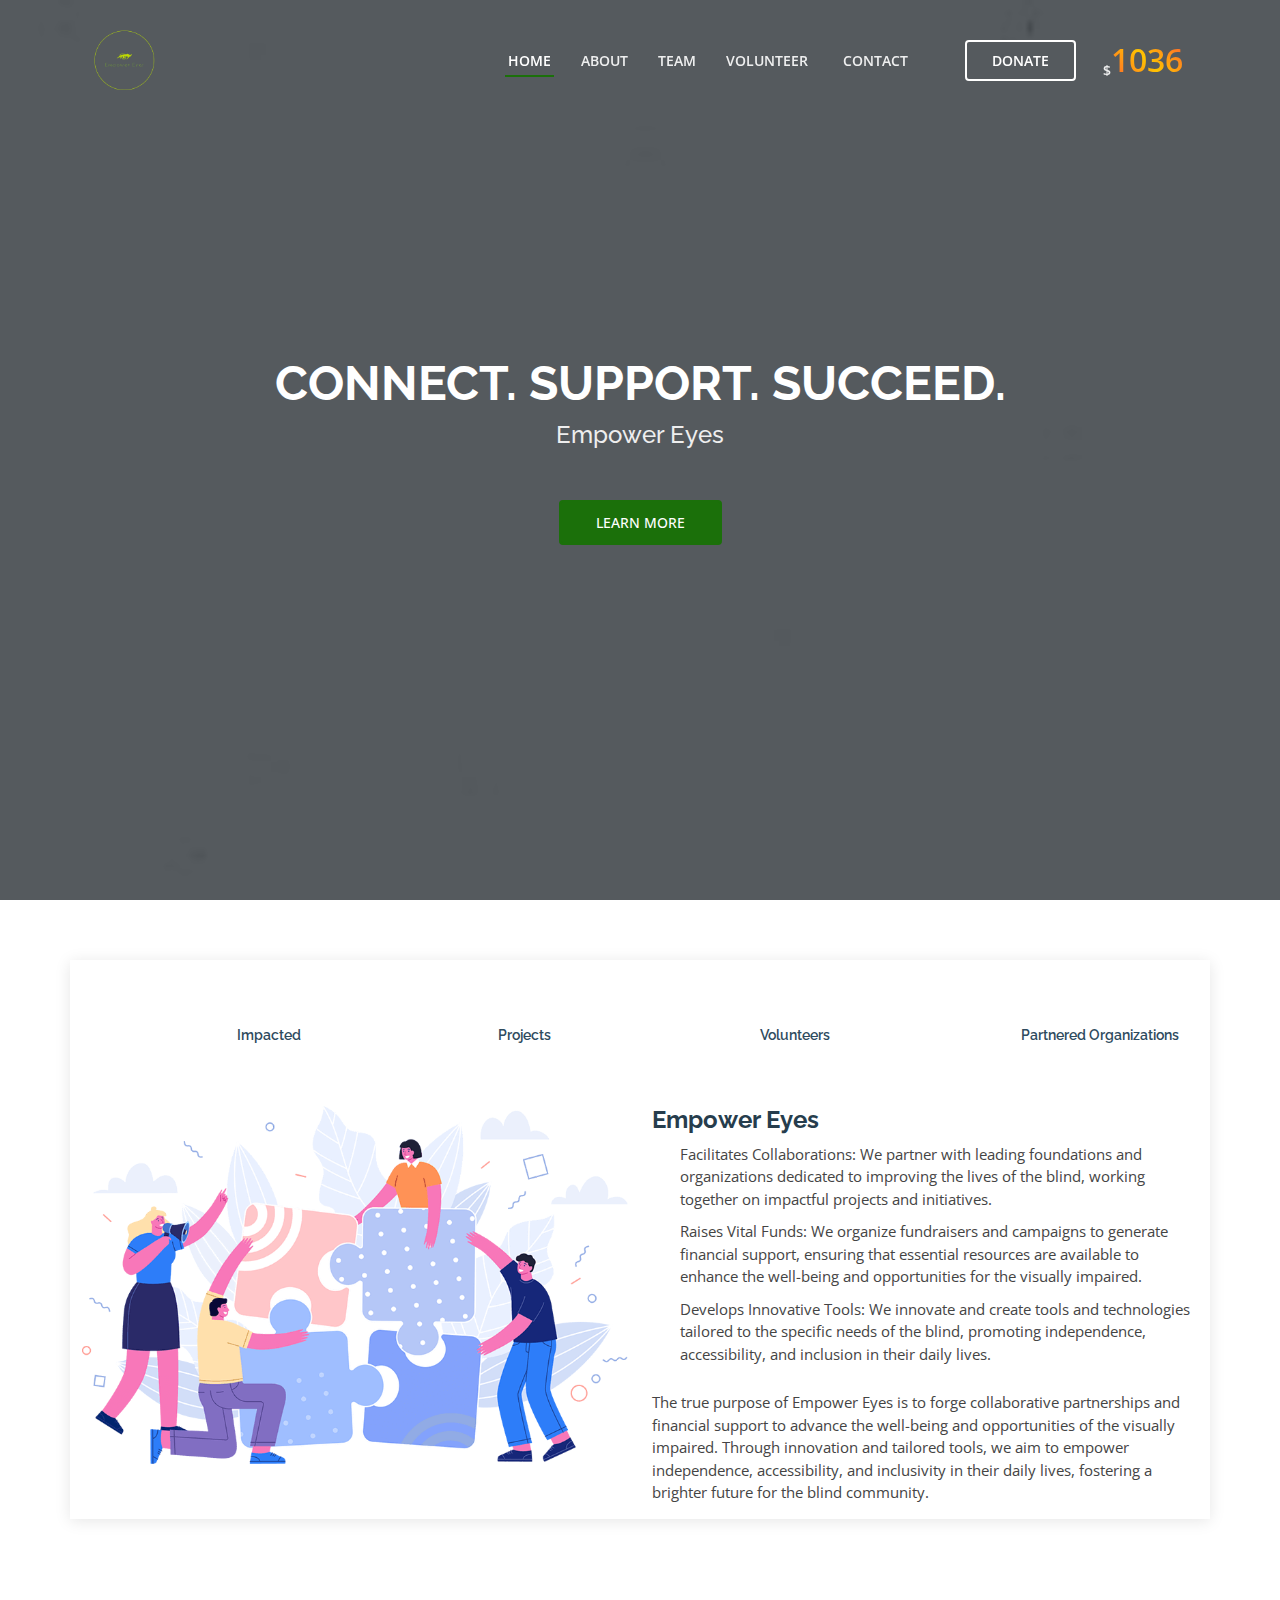
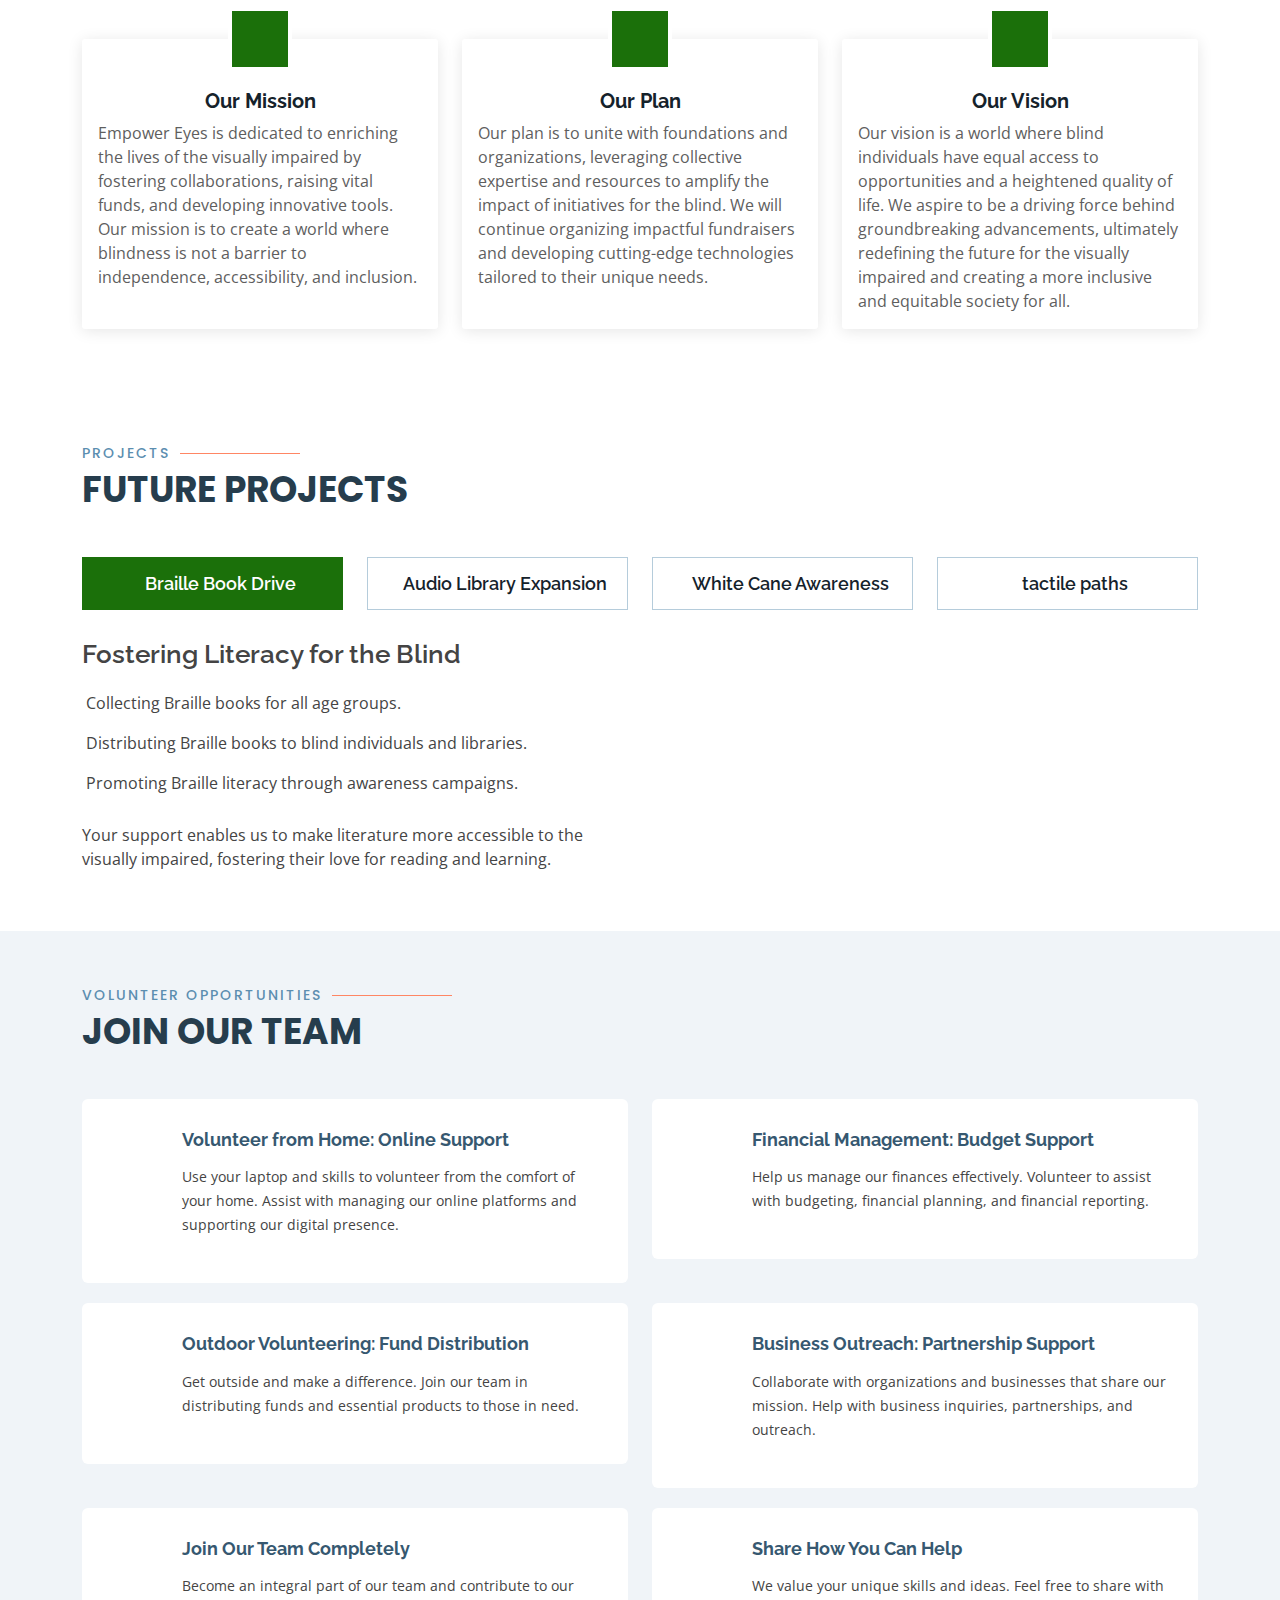
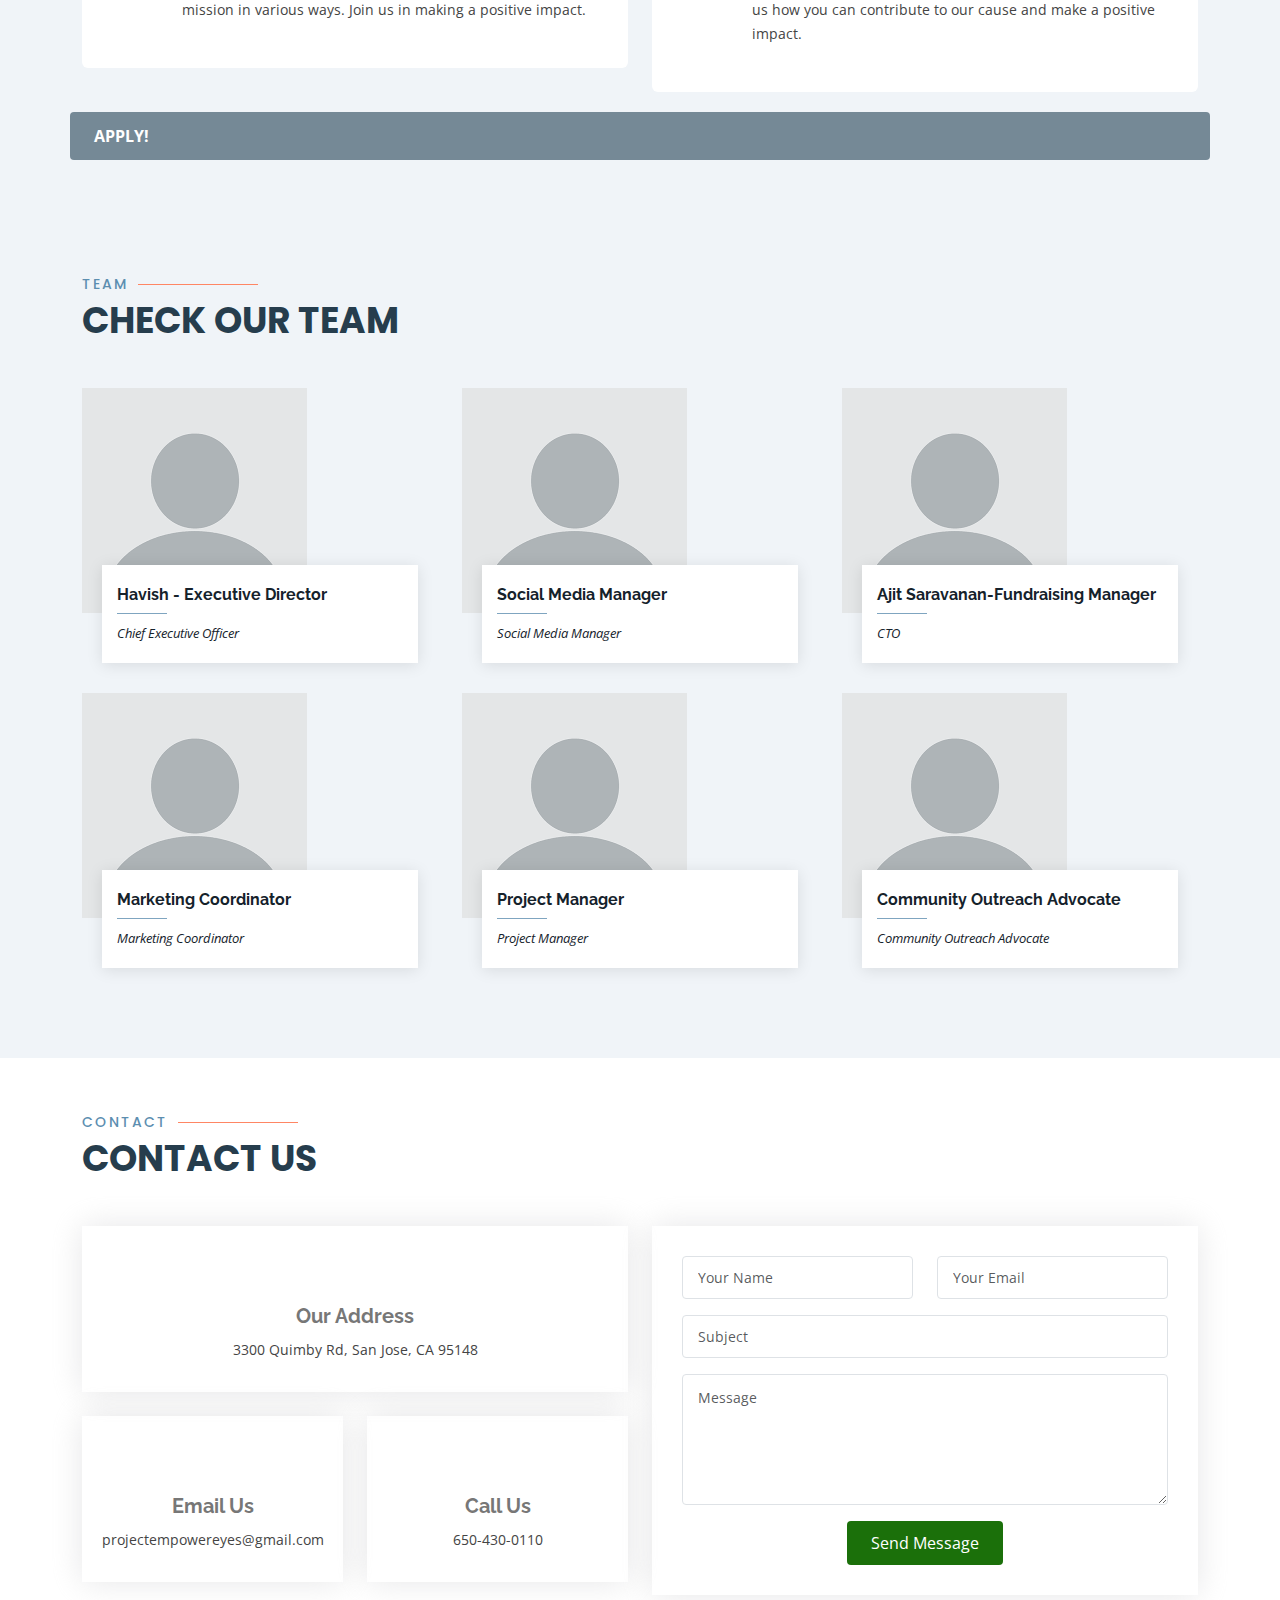
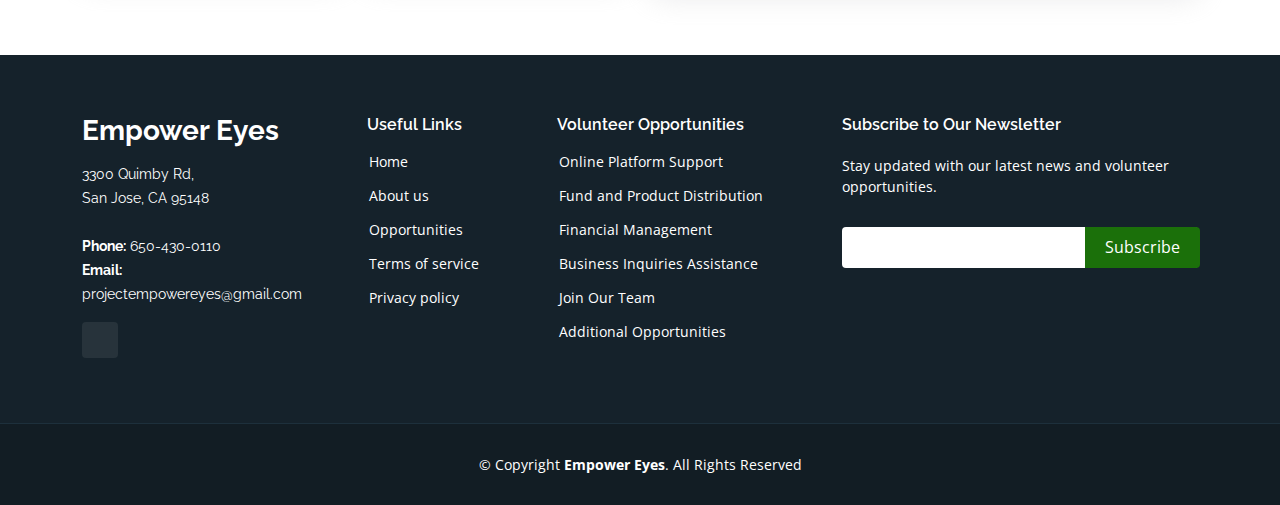
==== index.html @ 4ea32707 "Add files via upload" ====
<!DOCTYPE html>
<html lang="en">

<head>
  <meta charset="utf-8">
  <meta content="width=device-width, initial-scale=1.0" name="viewport">

  <title>Empower Eyes</title>
  <meta content="" name="description">
  <meta content="" name="keywords">

  <!-- Favicons -->
  <link href="assets/img/favicon.png" rel="icon">
  <link href="assets/img/apple-touch-icon.png" rel="apple-touch-icon">

  <!-- Google Fonts -->
  <link href="https://fonts.googleapis.com/css?family=Open+Sans:300,300i,400,400i,600,600i,700,700i|Raleway:300,300i,400,400i,500,500i,600,600i,700,700i|Poppins:300,300i,400,400i,500,500i,600,600i,700,700i" rel="stylesheet">

  <!-- Vendor CSS Files -->
  <link href="vendor/aos/aos.css" rel="stylesheet">
  <link href="vendor/bootstrap/css/bootstrap.min.css" rel="stylesheet">
  <link href="vendor/bootstrap-icons/bootstrap-icons.css" rel="stylesheet">
  <link href="vendor/boxicons/css/boxicons.min.css" rel="stylesheet">
  <link href="vendor/glightbox/css/glightbox.min.css" rel="stylesheet">
  <link href="vendor/remixicon/remixicon.css" rel="stylesheet">
  <link href="vendor/swiper/swiper-bundle.min.css" rel="stylesheet">

  <!-- Template Main CSS File -->
  <link href="assets/css/style.css" rel="stylesheet">

  
</head>

<body>

  <!-- ======= Header ======= -->
  <header id="header" class="fixed-top ">
    <div class="container d-flex align-items-center justify-content-between">

      <h1 class="logo"><a href="index.html"><img src="assets/img/favicon.png"></a></h1>
      
      <!-- Uncomment below if you prefer to use an image logo -->
      <!-- <a href="index.html" class="logo"><img src="assets/img/logo.png" alt="" class="img-fluid"></a>-->

      <nav id="navbar" class="navbar">
        <ul>
          <li><a class="nav-link scrollto active" href="#hero">Home</a></li>
          <li><a class="nav-link scrollto" href="#about">About</a></li>
          <li><a class="nav-link scrollto" href="#team">Team</a></li>
          <li class="dropdown"><a href="#vlt"><span>Volunteer</span> <i class="bi bi-chevron-down"></i></a>
            <ul>
              <li><a href="#vlt">Options</a></li>
              <li><a href="https://forms.gle/SAF5TkreF1VdWJsR8">Apply</a></li>
              <li><a href="#contact">Contact</a></li>
            </ul>
          </li>
          <li><a class="nav-link scrollto" href="#contact">Contact</a></li>
          
          <li><a class="getstarted scrollto" href="https://www.paypal.com/donate/?business=3VRPABZHGQEAG&no_recurring=0&item_name=+Cause%3A+Empower+Eyes+&currency_code=USD">Donate</a></li>
          <li><a class="amount-raised" href="#about"><br>$<span id="amount">1,000</span></br></a></li>
        </ul>
        <i class="bi bi-list mobile-nav-toggle"></i>
      </nav><!-- .navbar -->

    </div>
  </header><!-- End Header -->

  <!-- ======= Hero Section ======= -->
  <section id="hero">
    <div class="hero-container" data-aos="fade-up" data-aos-delay="150">
      <h1>CONNECT. SUPPORT. SUCCEED.</h1>
      <h2>Empower Eyes </h2>
      <div class="d-flex">
        <a href="#about" class="btn-get-started scrollto">Learn More</a>
        <!--<a href="https://www.youtube.com/watch?v=jDDaplaOz7Q" class="glightbox btn-watch-video"><i class="bi bi-play-circle"></i><span>Watch Video</span></a>-->
      </div>
    </div>
  </section><!-- End Hero -->

  <main id="main">

    <!-- ======= About Section ======= -->
    <section id="about" class="about">
      <div class="container" data-aos="fade-up">

        <div class="row justify-content-end">
          <div class="col-lg-11">
            <div class="row justify-content-end">

              <div class="col-lg-3 col-md-5 col-6 d-md-flex align-items-md-stretch">
                <div class="count-box">
                  <i class="bi bi-emoji-smile"></i>
                  <span data-purecounter-start="0" data-purecounter-end="125" data-purecounter-duration="1" class="purecounter"></span>
                  <p>Impacted</p>
                </div>
              </div>

              <div class="col-lg-3 col-md-5 col-6 d-md-flex align-items-md-stretch">
                <div class="count-box">
                  <i class="bi bi-journal-richtext"></i>
                  <span data-purecounter-start="0" data-purecounter-end="85" data-purecounter-duration="1" class="purecounter"></span>
                  <p>Projects</p>
                </div>
              </div>

              <div class="col-lg-3 col-md-5 col-6 d-md-flex align-items-md-stretch">
                <div class="count-box">
                  <i class="bi bi-clock"></i>
                  <span data-purecounter-start="0" data-purecounter-end="35" data-purecounter-duration="1" class="purecounter"></span>
                  <p>Volunteers</p>
                </div>
              </div>

              <div class="col-lg-3 col-md-5 col-6 d-md-flex align-items-md-stretch">
                <div class="count-box">
                  <i class="bi bi-award"></i>
                  <span data-purecounter-start="0" data-purecounter-end="48" data-purecounter-duration="1" class="purecounter"></span>
                  <p>Partnered Organizations</p>
                </div>
              </div>

            </div>
          </div>
        </div>

        <div class="row">

          <div class="col-lg-6 video-box align-self-baseline" data-aos="zoom-in" data-aos-delay="100">
            <img src="assets/img/about.jpg" class="img-fluid" alt="">
            <!--<a href="https://www.youtube.com/watch?v=jDDaplaOz7Q" class="glightbox play-btn mb-4"></a>-->
          </div>

          <div class="col-lg-6 pt-3 pt-lg-0 content">
            <h3>Empower Eyes</h3>
            
            <ul>
              <li><i class="bx bx-check-double"></i> Facilitates Collaborations: We partner with leading foundations and organizations dedicated to improving the lives of the blind, working together on impactful projects and initiatives.</li>
              <li><i class="bx bx-check-double"></i> Raises Vital Funds: We organize fundraisers and campaigns to generate financial support, ensuring that essential resources are available to enhance the well-being and opportunities for the visually impaired.</li>
              <li><i class="bx bx-check-double"></i>  Develops Innovative Tools: We innovate and create tools and technologies tailored to the specific needs of the blind, promoting independence, accessibility, and inclusion in their daily lives.</li>
              
            </ul>
            <p>
              The true purpose of Empower Eyes is to forge collaborative partnerships and financial support to advance the well-being and opportunities of the visually impaired. Through innovation and tailored tools, we aim to empower independence, accessibility, and inclusivity in their daily lives, fostering a brighter future for the blind community.
            </p>
          </div>

        </div>

      </div>
    </section><!-- End About Section -->

    <!-- ======= About Boxes Section ======= -->
    <section id="about-boxes" class="about-boxes">
      <div class="container" data-aos="fade-up">

        <div class="row">
          <div class="col-lg-4 col-md-6 d-flex align-items-stretch" data-aos="fade-up" data-aos-delay="100">
            <div class="card">
              
              <div class="card-icon">
                <i class="ri-brush-4-line"></i>
              </div>
              <div class="card-body">
                <h5 class="card-title"><a href="">Our Mission</a></h5>
                <p class="card-text">Empower Eyes is dedicated to enriching the lives of the visually impaired by fostering collaborations, raising vital funds, and developing innovative tools. Our mission is to create a world where blindness is not a barrier to independence, accessibility, and inclusion. </p>
              </div>
            </div>
          </div>
          <div class="col-lg-4 col-md-6 d-flex align-items-stretch" data-aos="fade-up" data-aos-delay="200">
            <div class="card">
          
              <div class="card-icon">
                <i class="ri-calendar-check-line"></i>
              </div>
              <div class="card-body">
                <h5 class="card-title"><a href="">Our Plan</a></h5>
                <p class="card-text">Our plan is to unite with foundations and organizations, leveraging collective expertise and resources to amplify the impact of initiatives for the blind. We will continue organizing impactful fundraisers and developing cutting-edge technologies tailored to their unique needs. </p>
              </div>
            </div>
          </div>
          <div class="col-lg-4 col-md-6 d-flex align-items-stretch" data-aos="fade-up" data-aos-delay="300">
            <div class="card">
              
              <div class="card-icon">
                <i class="ri-movie-2-line"></i>
              </div>
              <div class="card-body">
                <h5 class="card-title"><a href="">Our Vision</a></h5>
                <p class="card-text">Our vision is a world where blind individuals have equal access to opportunities and a heightened quality of life. We aspire to be a driving force behind groundbreaking advancements, ultimately redefining the future for the visually impaired and creating a more inclusive and equitable society for all. </p>
              </div>
            </div>
          </div>
        </div>

      </div>
    </section><!-- End About Boxes Section -->

    <!-- ======= Clients Section ======= -->
    <!--<section id="clients" class="clients">
      <div class="container" data-aos="zoom-in">

        <div class="row">

          <div class="col-lg-2 col-md-4 col-6 d-flex align-items-center justify-content-center">
            <img src="assets/img/clients/client-1.png" class="img-fluid" alt="">
          </div>

          <div class="col-lg-2 col-md-4 col-6 d-flex align-items-center justify-content-center">
            <img src="assets/img/clients/client-2.png" class="img-fluid" alt="">
          </div>

          <div class="col-lg-2 col-md-4 col-6 d-flex align-items-center justify-content-center">
            <img src="assets/img/clients/client-3.png" class="img-fluid" alt="">
          </div>

          <div class="col-lg-2 col-md-4 col-6 d-flex align-items-center justify-content-center">
            <img src="assets/img/clients/client-4.png" class="img-fluid" alt="">
          </div>

          <div class="col-lg-2 col-md-4 col-6 d-flex align-items-center justify-content-center">
            <img src="assets/img/clients/client-5.png" class="img-fluid" alt="">
          </div>

          <div class="col-lg-2 col-md-4 col-6 d-flex align-items-center justify-content-center">
            <img src="assets/img/clients/client-6.png" class="img-fluid" alt="">
          </div>

        </div>

      </div>
    </section><!-- End Clients Section -->

    <!-- ======= Features Section ======= -->
    
    
    <section id="features" class="features">
      <div class="container" data-aos="fade-up">
        
        <div class="section-title">
          <h2>Projects</h2>
          <p>Future Projects</p>
        </div>
        

        <ul class="nav nav-tabs row d-flex">
          <li class="nav-item col-3">
            <a class="nav-link active show" data-bs-toggle="tab" href="#tab-1">
              <i class="ri-gps-line"></i>
              <h4 class="d-none d-lg-block">Braille Book Drive</h4>
            </a>
          </li>
          <li class="nav-item col-3">
            <a class="nav-link" data-bs-toggle="tab" href="#tab-2">
              <i class="ri-body-scan-line"></i>
              <h4 class="d-none d-lg-block">Audio Library Expansion</h4>
            </a>
          </li>
          <li class="nav-item col-3">
            <a class="nav-link" data-bs-toggle="tab" href="#tab-3">
              <i class="ri-sun-line"></i>
              <h4 class="d-none d-lg-block">White Cane Awareness</h4>
            </a>
          </li>
          <li class="nav-item col-3">
            <a class="nav-link" data-bs-toggle="tab" href="#tab-4">
              <i class="ri-store-line"></i>
              <h4 class="d-none d-lg-block">tactile paths</h4>
            </a>
          </li>
        </ul>
        
  

        <div class="tab-content">
          <div class="tab-pane active show" id="tab-1">
            <div class="row">
              <div class="col-lg-6 order-2 order-lg-1 mt-3 mt-lg-0">
                <h3>Fostering Literacy for the Blind</h3>
              </p>
              <ul>
                  <li><i class="ri-check-double-line"></i> Collecting Braille books for all age groups.</li>
                  <li><i class="ri-check-double-line"></i> Distributing Braille books to blind individuals and libraries.</li>
                  <li><i class="ri-check-double-line"></i> Promoting Braille literacy through awareness campaigns.</li>
              </ul>
                
              <p>

                Your support enables us to make literature more accessible to the visually impaired, fostering their love for reading and learning.
                </p>
              </div>
              
            </div>
          </div>
          <div class="tab-pane" id="tab-2">
            <div class="row">
                <div class="col-lg-6 order-1 order-lg-2 text-center">
                    <h3>Audio Library Expansion Project: Accessible Knowledge for All</h3>
                    <ul>
                        <li><i class="ri-check-double-line"></i> Curating a diverse collection of audiobooks and educational content.</li>
                        <li><i class="ri-check-double-line"></i> Offering free access to the audio library for visually impaired individuals.</li>
                        <li><i class="ri-check-double-line"></i> Collaborating with narrators and experts to enhance audio content quality.</li>
                    </ul>
                    <p>
                        Your support ensures that knowledge and entertainment are within reach for everyone, regardless of visual abilities. Join us in creating a future where audiobooks are a gateway to endless learning and enjoyment.
                    </p>
                </div>
               
            </div>
        </div>
        
        <div class="tab-pane" id="tab-3">
          <div class="row">
              <div class="col-lg-6 order-1 order-lg-2 text-center">
                  <h3>White Cane Project: Empowering Independence</h3>
                  <ul>
                      <li><i class="ri-check-double-line"></i> Providing white canes to visually impaired individuals for enhanced mobility.</li>
                      <li><i class="ri-check-double-line"></i> Offering mobility training and support for white cane users.</li>
                      <li><i class="ri-check-double-line"></i> Raising awareness about the importance of white canes for independence.</li>
                  </ul>
                  <p>
                      Your support empowers visually impaired individuals to lead independent lives by providing them with the essential tool, the white cane. Help us make a difference in their daily mobility and overall quality of life.
                  </p>
              </div>
              
          </div>
      </div>
      
      <div class="tab-pane" id="tab-4">
        <div class="row">
            <div class="col-lg-6 order-1 order-lg-2 text-center">
                <h3>Tactile Paths Project: Navigating the World</h3>
                <ul>
                    <li><i class="ri-check-double-line"></i> Creating tactile paths and maps for visually impaired individuals in public spaces.</li>
                    <li><i class="ri-check-double-line"></i> Enhancing accessibility and independence for visually impaired pedestrians.</li>
                    <li><i class="ri-check-double-line"></i> Promoting inclusive urban design and navigation solutions.</li>
                </ul>
                <p>
                    Your support helps us build tactile paths that enable visually impaired individuals to navigate public spaces with confidence and independence. Join us in creating a more accessible world for all.
                </p>
            </div>
            
        </div>
    </div>
        </div>
        
      <div class="container blur">
        <!-- Content behind the popup -->
        <!-- ... -->
    </div>
    
    
      </div>
    </section><!-- End Features Section -->

    <!-- ======= Services Section ======= -->
<section id="vlt" class="services section-bg">
  <div class="container" data-aos="fade-up">

    <div class="section-title">
      <h2>Volunteer Opportunities</h2>
      <p>Join Our Team</p>
    </div>

    <div class="row" data-aos="fade-up" data-aos-delay="200">
      <div class="col-md-6">
        <div class="icon-box">
          <i class="bi bi-laptop"></i>
          <h4><a href="OS.html">Volunteer from Home: Online Support</a></h4>
          <p>Use your laptop and skills to volunteer from the comfort of your home. Assist with managing our online platforms and supporting our digital presence.</p>
        </div>
      </div>
      <div class="col-md-6 mt-4 mt-md-0">
        <div class="icon-box">
          <i class="bi bi-bar-chart"></i>
          <h4><a href="BS.html">Financial Management: Budget Support</a></h4>
          <p>Help us manage our finances effectively. Volunteer to assist with budgeting, financial planning, and financial reporting.</p>
        </div>
      </div>
      <div class="col-md-6 mt-4 mt-md-0">
        <div class="icon-box">
          <i class="bi bi-brightness-high"></i>
          <h4><a href="FD.html">Outdoor Volunteering: Fund Distribution</a></h4>
          <p>Get outside and make a difference. Join our team in distributing funds and essential products to those in need.</p>
        </div>
      </div>
      <div class="col-md-6 mt-4 mt-md-0">
        <div class="icon-box">
          <i class="bi bi-briefcase"></i>
          <h4><a href="PS.html">Business Outreach: Partnership Support</a></h4>
          <p>Collaborate with organizations and businesses that share our mission. Help with business inquiries, partnerships, and outreach.</p>
        </div>
      </div>
      <div class="col-md-6 mt-4 mt-md-0">
        <div class="icon-box">
          <i class="bi bi-card-checklist"></i>
          <h4><a href="JT.html">Join Our Team Completely</a></h4>
          <p>Become an integral part of our team and contribute to our mission in various ways. Join us in making a positive impact.</p>
        </div>
      </div>
      <div class="col-md-6 mt-4 mt-md-0">
        <div class="icon-box">
          <i class="bi bi-clock"></i>
          <h4><a href="https://forms.gle/SAF5TkreF1VdWJsR8">Share How You Can Help</a></h4>
          <p>We value your unique skills and ideas. Feel free to share with us how you can contribute to our cause and make a positive impact.</p>
        </div>
      </div>
      <!-- Add this button at the bottom of your section -->
<a href="https://forms.gle/SAF5TkreF1VdWJsR8" class="apply-button" target="_blank">Apply!</a>

      
    </div>

  </div>
</section><!-- End Services Section -->


    <!-- ======= Testimonials Section ======= -->
    <!--<section id="testimonials" class="testimonials">
      <div class="container" data-aos="zoom-in">

        <div class="testimonials-slider swiper" data-aos="fade-up" data-aos-delay="100">
          <div class="swiper-wrapper">

            <div class="swiper-slide">
              <div class="testimonial-item">
                <img src="assets/img/testimonials/testimonials-1.jpg" class="testimonial-img" alt="">
                <h3>Saul Goodman</h3>
                <h4>Ceo &amp; Founder</h4>
                <p>
                  <i class="bx bxs-quote-alt-left quote-icon-left"></i>
                  Proin iaculis purus consequat sem cure digni ssim donec porttitora entum suscipit rhoncus. Accusantium quam, ultricies eget id, aliquam eget nibh et. Maecen aliquam, risus at semper.
                  <i class="bx bxs-quote-alt-right quote-icon-right"></i>
                </p>
              </div>
            </div>

            <div class="swiper-slide">
              <div class="testimonial-item">
                <img src="assets/img/testimonials/testimonials-2.jpg" class="testimonial-img" alt="">
                <h3>Sara Wilsson</h3>
                <h4>Designer</h4>
                <p>
                  <i class="bx bxs-quote-alt-left quote-icon-left"></i>
                  Export tempor illum tamen malis malis eram quae irure esse labore quem cillum quid cillum eram malis quorum velit fore eram velit sunt aliqua noster fugiat irure amet legam anim culpa.
                  <i class="bx bxs-quote-alt-right quote-icon-right"></i>
                </p>
              </div>
            </div>

            <div class="swiper-slide">
              <div class="testimonial-item">
                <img src="assets/img/testimonials/testimonials-3.jpg" class="testimonial-img" alt="">
                <h3>Jena Karlis</h3>
                <h4>Store Owner</h4>
                <p>
                  <i class="bx bxs-quote-alt-left quote-icon-left"></i>
                  Enim nisi quem export duis labore cillum quae magna enim sint quorum nulla quem veniam duis minim tempor labore quem eram duis noster aute amet eram fore quis sint minim.
                  <i class="bx bxs-quote-alt-right quote-icon-right"></i>
                </p>
              </div>
            </div>

            <div class="swiper-slide">
              <div class="testimonial-item">
                <img src="assets/img/testimonials/testimonials-4.jpg" class="testimonial-img" alt="">
                <h3>Matt Brandon</h3>
                <h4>Freelancer</h4>
                <p>
                  <i class="bx bxs-quote-alt-left quote-icon-left"></i>
                  Fugiat enim eram quae cillum dolore dolor amet nulla culpa multos export minim fugiat minim velit minim dolor enim duis veniam ipsum anim magna sunt elit fore quem dolore labore illum veniam.
                  <i class="bx bxs-quote-alt-right quote-icon-right"></i>
                </p>
              </div>
            </div>

            <div class="swiper-slide">
              <div class="testimonial-item">
                <img src="assets/img/testimonials/testimonials-5.jpg" class="testimonial-img" alt="">
                <h3>John Larson</h3>
                <h4>Entrepreneur</h4>
                <p>
                  <i class="bx bxs-quote-alt-left quote-icon-left"></i>
                  Quis quorum aliqua sint quem legam fore sunt eram irure aliqua veniam tempor noster veniam enim culpa labore duis sunt culpa nulla illum cillum fugiat legam esse veniam culpa fore nisi cillum quid.
                  <i class="bx bxs-quote-alt-right quote-icon-right"></i>
                </p>
              </div>
            </div>

          </div>
          <div class="swiper-pagination"></div>
        </div>

      </div>
    </section>--><!-- End Testimonials Section -->

    <!-- ======= Portfolio Section ======= -->
    <!--<section id="portfolio" class="portfolio">
      <div class="container" data-aos="fade-up">

        <div class="section-title">
          <h2>Portfolio</h2>
          <p>Check our Portfolio</p>
        </div>

        <div class="row" data-aos="fade-up" data-aos-delay="100">
          <div class="col-lg-12 d-flex justify-content-center">
            <ul id="portfolio-flters">
              <li data-filter="*" class="filter-active">All</li>
              <li data-filter=".filter-app">App</li>
              <li data-filter=".filter-card">Card</li>
              <li data-filter=".filter-web">Web</li>
            </ul>
          </div>
        </div>

        <div class="row portfolio-container" data-aos="fade-up" data-aos-delay="200">

          <div class="col-lg-4 col-md-6 portfolio-item filter-app">
            <img src="assets/img/portfolio/portfolio-1.jpg" class="img-fluid" alt="">
            <div class="portfolio-info">
              <h4>App 1</h4>
              <p>App</p>
              <a href="assets/img/portfolio/portfolio-1.jpg" data-gallery="portfolioGallery" class="portfolio-lightbox preview-link" title="App 1"><i class="bx bx-plus"></i></a>
              <a href="portfolio-details.html" class="details-link" title="More Details"><i class="bx bx-link"></i></a>
            </div>
          </div>

          <div class="col-lg-4 col-md-6 portfolio-item filter-web">
            <img src="assets/img/portfolio/portfolio-2.jpg" class="img-fluid" alt="">
            <div class="portfolio-info">
              <h4>Web 3</h4>
              <p>Web</p>
              <a href="assets/img/portfolio/portfolio-2.jpg" data-gallery="portfolioGallery" class="portfolio-lightbox preview-link" title="Web 3"><i class="bx bx-plus"></i></a>
              <a href="portfolio-details.html" class="details-link" title="More Details"><i class="bx bx-link"></i></a>
            </div>
          </div>

          <div class="col-lg-4 col-md-6 portfolio-item filter-app">
            <img src="assets/img/portfolio/portfolio-3.jpg" class="img-fluid" alt="">
            <div class="portfolio-info">
              <h4>App 2</h4>
              <p>App</p>
              <a href="assets/img/portfolio/portfolio-3.jpg" data-gallery="portfolioGallery" class="portfolio-lightbox preview-link" title="App 2"><i class="bx bx-plus"></i></a>
              <a href="portfolio-details.html" class="details-link" title="More Details"><i class="bx bx-link"></i></a>
            </div>
          </div>

          <div class="col-lg-4 col-md-6 portfolio-item filter-card">
            <img src="assets/img/portfolio/portfolio-4.jpg" class="img-fluid" alt="">
            <div class="portfolio-info">
              <h4>Card 2</h4>
              <p>Card</p>
              <a href="assets/img/portfolio/portfolio-4.jpg" data-gallery="portfolioGallery" class="portfolio-lightbox preview-link" title="Card 2"><i class="bx bx-plus"></i></a>
              <a href="portfolio-details.html" class="details-link" title="More Details"><i class="bx bx-link"></i></a>
            </div>
          </div>

          <div class="col-lg-4 col-md-6 portfolio-item filter-web">
            <img src="assets/img/portfolio/portfolio-5.jpg" class="img-fluid" alt="">
            <div class="portfolio-info">
              <h4>Web 2</h4>
              <p>Web</p>
              <a href="assets/img/portfolio/portfolio-5.jpg" data-gallery="portfolioGallery" class="portfolio-lightbox preview-link" title="Web 2"><i class="bx bx-plus"></i></a>
              <a href="portfolio-details.html" class="details-link" title="More Details"><i class="bx bx-link"></i></a>
            </div>
          </div>

          <div class="col-lg-4 col-md-6 portfolio-item filter-app">
            <img src="assets/img/portfolio/portfolio-6.jpg" class="img-fluid" alt="">
            <div class="portfolio-info">
              <h4>App 3</h4>
              <p>App</p>
              <a href="assets/img/portfolio/portfolio-6.jpg" data-gallery="portfolioGallery" class="portfolio-lightbox preview-link" title="App 3"><i class="bx bx-plus"></i></a>
              <a href="portfolio-details.html" class="details-link" title="More Details"><i class="bx bx-link"></i></a>
            </div>
          </div>

          <div class="col-lg-4 col-md-6 portfolio-item filter-card">
            <img src="assets/img/portfolio/portfolio-7.jpg" class="img-fluid" alt="">
            <div class="portfolio-info">
              <h4>Card 1</h4>
              <p>Card</p>
              <a href="assets/img/portfolio/portfolio-7.jpg" data-gallery="portfolioGallery" class="portfolio-lightbox preview-link" title="Card 1"><i class="bx bx-plus"></i></a>
              <a href="portfolio-details.html" class="details-link" title="More Details"><i class="bx bx-link"></i></a>
            </div>
          </div>

          <div class="col-lg-4 col-md-6 portfolio-item filter-card">
            <img src="assets/img/portfolio/portfolio-8.jpg" class="img-fluid" alt="">
            <div class="portfolio-info">
              <h4>Card 3</h4>
              <p>Card</p>
              <a href="assets/img/portfolio/portfolio-8.jpg" data-gallery="portfolioGallery" class="portfolio-lightbox preview-link" title="Card 3"><i class="bx bx-plus"></i></a>
              <a href="portfolio-details.html" class="details-link" title="More Details"><i class="bx bx-link"></i></a>
            </div>
          </div>

          <div class="col-lg-4 col-md-6 portfolio-item filter-web">
            <img src="assets/img/portfolio/portfolio-9.jpg" class="img-fluid" alt="">
            <div class="portfolio-info">
              <h4>Web 3</h4>
              <p>Web</p>
              <a href="assets/img/portfolio/portfolio-9.jpg" data-gallery="portfolioGallery" class="portfolio-lightbox preview-link" title="Web 3"><i class="bx bx-plus"></i></a>
              <a href="portfolio-details.html" class="details-link" title="More Details"><i class="bx bx-link"></i></a>
            </div>
          </div>

        </div>

      </div>
    </section>--><!-- End Portfolio Section -->

   <!-- ======= Team Section ======= -->
<section id="team" class="team section-bg">
  <div class="container" data-aos="fade-up">

    <div class="section-title">
      <h2>Team</h2>
      <p>Check our Team</p>
    </div>

    <div class="row">

      <div class="col-lg-4 col-md-6">
        <div class="member" data-aos="fade-up" data-aos-delay="100">
          <div class="pic"><img src="assets/img/team/team-1.jpg" class="img-fluid" alt=""></div>
          <div class="member-info">
            <h4>Havish - Executive Director</h4>
            <span>Chief Executive Officer</span>
            <div class="social">
              <a href=""><i class="bi bi-twitter"></i></a>
              <a href=""><i class="bi bi-facebook"></i></a>
              <a href=""><i class="bi bi-instagram"></i></a>
              <a href=""><i class="bi bi-linkedin"></i></a>
            </div>
          </div>
        </div>
      </div>

      <div class="col-lg-4 col-md-6" data-aos="fade-up" data-aos-delay="200">
        <div class="member">
          <div class="pic"><img src="assets/img/team/team-1.jpg" class="img-fluid" alt=""></div>
          <div class="member-info">
            <h4>Social Media Manager</h4>
            <span>Social Media Manager</span>
            <div class="social">
              <a href=""><i class="bi bi-twitter"></i></a>
              <a href=""><i class="bi bi-facebook"></i></a>
              <a href=""><i class="bi bi-instagram"></i></a>
              <a href=""><i class="bi bi-linkedin"></i></a>
            </div>
          </div>
        </div>
      </div>

      <div class="col-lg-4 col-md-6" data-aos="fade-up" data-aos-delay="300">
        <div class="member">
          <div class="pic"><img src="assets/img/team/team-1.jpg" class="img-fluid" alt=""></div>
          <div class="member-info">
            <h4>Ajit Saravanan-Fundraising Manager</h4>
            <span>CTO</span>
            <div class="social">
              <a href=""><i class="bi bi-twitter"></i></a>
              <a href=""><i class="bi bi-facebook"></i></a>
              <a href=""><i class="bi bi-instagram"></i></a>
              <a href=""><i class="bi bi-linkedin"></i></a>
            </div>
          </div>
        </div>
      </div>

    
      <div class="col-lg-4 col-md-6" data-aos="fade-up" data-aos-delay="400">
        <div class="member">
          <div class="pic"><img src="assets/img/team/team-1.jpg" class="img-fluid" alt=""></div>
          <div class="member-info">
            <h4>Marketing Coordinator</h4>
            <span>Marketing Coordinator</span>
            <div class="social">
              <a href=""><i class="bi bi-twitter"></i></a>
              <a href=""><i class="bi bi-facebook"></i></a>
              <a href=""><i class="bi bi-instagram"></i></a>
              <a href=""><i class="bi bi-linkedin"></i></a>
            </div>
          </div>
        </div>
      </div>
      <div class="col-lg-4 col-md-6" data-aos="fade-up" data-aos-delay="400">
        <div class="member">
          <div class="pic"><img src="assets/img/team/team-1.jpg" class="img-fluid" alt=""></div>
          <div class="member-info">
            <h4>Project Manager</h4>
            <span>Project Manager</span>
            <div class="social">
              <a href=""><i class="bi bi-twitter"></i></a>
              <a href=""><i class="bi bi-facebook"></i></a>
              <a href=""><i class="bi bi-instagram"></i></a>
              <a href=""><i class="bi bi-linkedin"></i></a>
            </div>
          </div>
        </div>
      </div>

      <div class="col-lg-4 col-md-6" data-aos="fade-up" data-aos-delay="500">
        <div class="member">
          <div class="pic"><img src="assets/img/team/team-1.jpg" class="img-fluid" alt=""></div>
          <div class="member-info">
            <h4>Community Outreach Advocate</h4>
            <span>Community Outreach Advocate</span>
            <div class="social">
              <a href=""><i class="bi bi-twitter"></i></a>
              <a href=""><i class="bi bi-facebook"></i></a>
              <a href=""><i class="bi bi-instagram"></i></a>
              <a href=""><i class="bi bi-linkedin"></i></a>
            </div>
          </div>
        </div>
      </div>
    </div>

  </div>
</section><!-- End Team Section -->


    <!-- ======= Contact Section ======= -->
<section id="contact" class="contact">
  <div class="container" data-aos="fade-up">

    <div class="section-title">
      <h2>Contact</h2>
      <p>Contact Us</p>
    </div>

    <div class="row">

      <div class="col-lg-6">

        <div class="row">
          <div class="col-md-12">
            <div class="info-box">
              <i class="bx bx-map"></i>
              <h3>Our Address</h3>
              <p>3300 Quimby Rd, San Jose, CA 95148</p>
            </div>
          </div>
          <div class="col-md-6">
            <div class="info-box mt-4">
              <i class="bx bx-envelope"></i>
              <h3>Email Us</h3>
              <p>projectempowereyes@gmail.com</p>
            </div>
          </div>
          <div class="col-md-6">
            <div class="info-box mt-4">
              <i class="bx bx-phone-call"></i>
              <h3>Call Us</h3>
              <p>650-430-0110</p>
            </div>
          </div>
        </div>

      </div>

      <div class="col-lg-6 mt-4 mt-lg-0">
        <form action="forms/contact.php" method="post" role="form" class="php-email-form">
          <div class="row">
            <div class="col-md-6 form-group">
              <input type="text" name="name" class="form-control" id="name" placeholder="Your Name" required>
            </div>
            <div class="col-md-6 form-group mt-3 mt-md-0">
              <input type="email" class="form-control" name="email" id="email" placeholder="Your Email" required>
            </div>
          </div>
          <div class="form-group mt-3">
            <input type="text" class="form-control" name="subject" id="subject" placeholder="Subject" required>
          </div>
          <div class="form-group mt-3">
            <textarea class="form-control" name="message" rows="5" placeholder="Message" required></textarea>
          </div>
         
          
          <div class="my-3">
            <div class="loading">Loading</div>
            <div class="error-message"></div>
            <div class="sent-message">Your message has been sent. Thank you!</div>
          </div>
          <div class="text-center"><button type="submit">Send Message</button></div>
        </form>
      </div>

    </div>

  </div>
</section><!-- End Contact Section -->


  </main><!-- End #main -->

 <!-- ======= Footer ======= -->
<footer id="footer">
  <div class="footer-top">
    <div class="container">
      <div class="row">
        <div class="col-lg-3 col-md-6">
          <div class="footer-info">
            <h3>Empower Eyes</h3>
            <p>
              3300 Quimby Rd, <br>
              San Jose, CA 95148<br><br>
              <strong>Phone:</strong> 650-430-0110<br>
              <strong>Email:</strong> projectempowereyes@gmail.com<br>
            </p>
            <div class="social-links mt-3">
              <a href="https://www.instagram.com/empowereyestoday/" class="instagram"><i class="bx bxl-instagram"></i></a>
              <!--<a href="#" class="twitter"><i class="bx bxl-twitter"></i></a>
              <a href="#" class="facebook"><i class="bx bxl-facebook"></i></a>

              <a href="#" class="google-plus"><i class="bx bxl-skype"></i></a>
              <a href="#" class="linkedin"><i class="bx bxl-linkedin"></i></a>-->
            </div>
          </div>
        </div>
        <div class="col-lg-2 col-md-6 footer-links">
          <h4>Useful Links</h4>
          <ul>
            <li><i class="bx bx-chevron-right"></i> <a href="#">Home</a></li>
            <li><i class="bx bx-chevron-right"></i> <a href="#">About us</a></li>
            <li><i class="bx bx-chevron-right"></i> <a href="#">Opportunities</a></li>
            <li><i class="bx bx-chevron-right"></i> <a href="#">Terms of service</a></li>
            <li><i class="bx bx-chevron-right"></i> <a href="#">Privacy policy</a></li>
          </ul>
        </div>
        <div class="col-lg-3 col-md-6 footer-links">
          <h4>Volunteer Opportunities</h4>
          <ul>
            <li><i class="bx bx-chevron-right"></i> <a href="#">Online Platform Support</a></li>
            <li><i class="bx bx-chevron-right"></i> <a href="#">Fund and Product Distribution</a></li>
            <li><i class="bx bx-chevron-right"></i> <a href="#">Financial Management</a></li>
            <li><i class="bx bx-chevron-right"></i> <a href="#">Business Inquiries Assistance</a></li>
            <li><i class="bx bx-chevron-right"></i> <a href="#">Join Our Team</a></li>
            <li><i class="bx bx-chevron-right"></i> <a href="#">Additional Opportunities</a></li>
          </ul>
        </div>
        <div class="col-lg-4 col-md-6 footer-newsletter">
          <h4>Subscribe to Our Newsletter</h4>
          <p>Stay updated with our latest news and volunteer opportunities.</p>
          <form action="" method="post">
            <input type="email" name="email"><input type="submit" value="Subscribe">
          </form>
        </div>
      </div>
    </div>
  </div>
  <div class="container">
    <div class="copyright">
      &copy; Copyright <strong><span>Empower Eyes</span></strong>. All Rights Reserved
    </div>
  </div>
</footer><!-- End Footer -->


  <div id="preloader"></div>
  <a href="#" class="back-to-top d-flex align-items-center justify-content-center"><i class="bi bi-arrow-up-short"></i></a>

  <!-- Vendor JS Files -->
  <script src="vendor/purecounter/purecounter_vanilla.js"></script>
  <script src="vendor/aos/aos.js"></script>
  <script src="vendor/bootstrap/js/bootstrap.bundle.min.js"></script>
  <script src="vendor/glightbox/js/glightbox.min.js"></script>
  <script src="vendor/isotope-layout/isotope.pkgd.min.js"></script>
  <script src="vendor/swiper/swiper-bundle.min.js"></script>
  <script src="vendor/php-email-form/validate.js"></script>

  <!-- Template Main JS File -->
  <script src="assets/js/main.js"></script>
  <script>
    // Function to update the donation counter
    function updateDonationCounter() {
        // You can set the initial amount raised here (e.g., $0)
        let amountRaised = 1036;

        // Update the amount raised in the HTML
        document.getElementById('amount').textContent = amountRaised;
    }

    // Call the function to update the counter on page load
    updateDonationCounter();

    // Function to show the popup with a custom donation
    function showPopup(amount) {
        // Set the donation amount in the popup content
        document.getElementById('donation-amount').textContent = '$' + amount;

        // Show the popup
        document.getElementById('donation-popup').style.display = 'block';

        // Add a scroll event listener to hide the popup on scroll
        window.addEventListener('scroll', hidePopupOnScroll);
    }

    // Function to show the custom donation popup
    function showPopupCustom() {
        // Clear any previous input in case the user entered a custom amount before
        document.getElementById('custom-amount-input').value = '';

        // Show the popup
        document.getElementById('donation-popup').style.display = 'block';

        // Add a scroll event listener to hide the popup on scroll
        window.addEventListener('scroll', hidePopupOnScroll);
    }

    // Function to hide the popup
    function hidePopup() {
        document.getElementById('donation-popup').style.display = 'none';

        // Remove the scroll event listener when hiding the popup
        window.removeEventListener('scroll', hidePopupOnScroll);
    }

    // Function to hide the popup on scroll
    function hidePopupOnScroll() {
        hidePopup();
    }
</script>

<style>
          /* Styles for donation buttons */
          .btn-donate {
              display: block;
              width: 100%;
              padding: 10px 20px;
              text-align: center;
              background-color: transparent;
              border: 2px solid black;
              color: black;
              font-weight: bold;
              border-radius: 5px;
              margin-bottom: 10px;
              text-decoration: none;
              transition: background-color 0.3s ease, color 0.3s ease;
          }
      
          .btn-donate:hover {
              background-color: #FF5733;
              color: white;
          }
      
          #amount-raised {
              font-size: 2em; /* Increase font size to make the entire counter larger */
              text-align: center;
              font-weight: bold; /* Make the text bold */
              
          }
      
          #amount {
              font-size: 2rem; /* Increase font size for the amount of money */
              background-image: linear-gradient(45deg, #FF5733, #FFC300, #FF5733); /* Pulsing gradient background with higher contrast */
            
              animation: gradientPulse 3s infinite;
              -webkit-background-clip: text;
              background-clip: text;
              -webkit-text-fill-color: transparent;
          }
      
          /* Animation for pulsing gradient background with higher contrast */
          @keyframes gradientPulse {
              0% {
                  background-position: 0% 50%;
              }
              50% {
                  background-position: 100% 50%;
              }
              100% {
                  background-position: 0% 50%;
              }
          }
          

/* Add this CSS to style the button */
.apply-button {
  display: inline-block;
  padding: 12px 24px; /* Adjust the padding to your liking */
  background-color: #758996; /* Button background color */
  color: #fff; /* Text color */
  font-size: 16px;
  font-weight: bold;
  border: none;
  border-radius: 4px;
  cursor: pointer;
  transition: all 0.3s ease; /* Smooth transition on hover */
}

.apply-button:hover {
  background-color: #41494e; /* Slightly darker background on hover */
  box-shadow: 0 4px 8px rgba(0, 0, 0, 0.2);
  transform: translateY(-2px); /* Slight upward movement on hover */
}


      
          /* Style for the popup container */
          /* Style for the popup container */


/* Style for the popup header */


/* Style for the custom amount input and donate button */

          
      </style>
</body>

</html>
---- assets/css/style.css ----
/**
* Template Name: Dewi
* Updated: Sep 18 2023 with Bootstrap v5.3.2
* Template URL: https://bootstrapmade.com/dewi-free-multi-purpose-html-template/
* Author: BootstrapMade.com
* License: https://bootstrapmade.com/license/
*/

/*--------------------------------------------------------------
# General
--------------------------------------------------------------*/
.apply-button {
  display: inline-block;
  padding: 10px 20px; /* Adjust the padding to your liking */
  background-color: transparent;
  color: #000; /* Text color */
  font-size: 16px;
  text-transform: uppercase;
  font-weight: bold;
  border: 2px solid #000; /* Black border */
  border-radius: 4px;
  cursor: pointer;
  transition: all 0.3s ease; /* Smooth transition on hover */
}

.apply-button:hover {
  background-color: #006400; /* Dark Green background on hover */
  color: #fff; /* Text color on hover */
}

body {
  font-family: "Open Sans", sans-serif;
  color: #444444;
}

a {
  color: #1b700a;
  text-decoration: none;
}

a:hover {
  color: #3c9646;
  text-decoration: none;
}

h1,
h2,
h3,
h4,
h5,
h6 {
  font-family: "Raleway", sans-serif;
}

/*--------------------------------------------------------------
# Back to top button
--------------------------------------------------------------*/
.back-to-top {
  position: fixed;
  visibility: hidden;
  opacity: 0;
  right: 15px;
  bottom: 15px;
  z-index: 996;
  background: #1b700a;
  width: 40px;
  height: 40px;
  border-radius: 4px;
  transition: all 0.4s;
}

.back-to-top i {
  font-size: 24px;
  color: #fff;
  line-height: 0;
}

.back-to-top:hover {
  background: #3c9646;
  color: #fff;
}

.back-to-top.active {
  visibility: visible;
  opacity: 1;
}

/*--------------------------------------------------------------
# Preloader
--------------------------------------------------------------*/
#preloader {
  position: fixed;
  top: 0;
  left: 0;
  right: 0;
  bottom: 0;
  z-index: 9999;
  overflow: hidden;
  background: #fff;
}

#preloader:before {
  content: "";
  position: fixed;
  top: calc(50% - 30px);
  left: calc(50% - 30px);
  border: 6px solid #1b700a;
  border-top-color: #ffe9e3;
  border-radius: 50%;
  width: 60px;
  height: 60px;
  animation: animate-preloader 1s linear infinite;
}

@keyframes animate-preloader {
  0% {
    transform: rotate(0deg);
  }

  100% {
    transform: rotate(360deg);
  }
}

/*--------------------------------------------------------------
# Disable aos animation delay on mobile devices
--------------------------------------------------------------*/
@media screen and (max-width: 768px) {
  [data-aos-delay] {
    transition-delay: 0 !important;
  }
}

/*--------------------------------------------------------------
# Header
--------------------------------------------------------------*/
#header {
  transition: all 0.5s;
  z-index: 997;
  padding: 20px 0;
}

#header.header-scrolled,
#header.header-inner-pages {
  background: rgba(21, 34, 43, 0.85);
  padding: 10px 0;
}

#header .logo {
  font-size: 32px;
  margin: 0;
  padding: 0;
  line-height: 1;
  font-weight: 700;
  letter-spacing: 2px;
}

#header .logo a {
  color: #fff;
}

#header .logo img {
  max-height: 80px;
}

/*--------------------------------------------------------------
# Navigation Menu
--------------------------------------------------------------*/
/**
* Desktop Navigation 
*/
.navbar {
  padding: 0;
}

.navbar ul {
  margin: 0;
  padding: 0;
  display: flex;
  list-style: none;
  align-items: center;
}

.navbar li {
  position: relative;
}

.navbar>ul>li {
  white-space: nowrap;
  padding: 8px 12px;
}

.navbar a,
.navbar a:focus {
  display: flex;
  align-items: center;
  position: relative;
  justify-content: space-between;
  padding: 0 3px;
  font-size: 14px;
  text-transform: uppercase;
  font-weight: 600;
  color: rgba(255, 255, 255, 0.9);
  white-space: nowrap;
  transition: 0.3s;
}

.navbar a i,
.navbar a:focus i {
  font-size: 12px;
  line-height: 0;
  margin-left: 5px;
}

.navbar>ul>li>a:before {
  content: "";
  position: absolute;
  width: 100%;
  height: 2px;
  bottom: -6px;
  left: 0;
  background-color: #1b700a;
  visibility: hidden;
  width: 0px;
  transition: all 0.3s ease-in-out 0s;
}

.navbar a:hover:before,
.navbar li:hover>a:before,
.navbar .active:before {
  visibility: visible;
  width: 100%;
}

.navbar a:hover,
.navbar .active,
.navbar .active:focus,
.navbar li:hover>a {
  color: #fff;
}

.navbar .getstarted,
.navbar .getstarted:focus {
  padding: 8px 25px;
  margin-left: 30px;
  border-radius: 4px;
  color: #fff;
  border: 2px solid #fff;
}

.navbar .getstarted:hover,
.navbar .getstarted:focus:hover {
  color: #000000;
  background: #ffffff;
  border-color: #0b0f0b;
}

.navbar>ul>li>.getstarted:before {
  visibility: hidden;
}

.navbar .dropdown ul {
  display: block;
  position: absolute;
  left: 14px;
  top: calc(100% + 30px);
  margin: 0;
  padding: 10px 0;
  z-index: 99;
  opacity: 0;
  visibility: hidden;
  background: #fff;
  box-shadow: 0px 0px 30px rgba(127, 137, 161, 0.25);
  transition: 0.3s;
  border-radius: 4px;
}

.navbar .dropdown ul li {
  min-width: 200px;
}

.navbar .dropdown ul a {
  padding: 10px 20px;
  font-size: 14px;
  text-transform: none;
  color: #15222b;
  font-weight: 400;
}

.navbar .dropdown ul a i {
  font-size: 12px;
}

.navbar .dropdown ul a:hover,
.navbar .dropdown ul .active:hover,
.navbar .dropdown ul li:hover>a {
  color: #1b700a;
}

.navbar .dropdown:hover>ul {
  opacity: 1;
  top: 100%;
  visibility: visible;
}

.navbar .dropdown .dropdown ul {
  top: 0;
  left: calc(100% - 30px);
  visibility: hidden;
}

.navbar .dropdown .dropdown:hover>ul {
  opacity: 1;
  top: 0;
  left: 100%;
  visibility: visible;
}

@media (max-width: 1366px) {
  .navbar .dropdown .dropdown ul {
    left: -90%;
  }

  .navbar .dropdown .dropdown:hover>ul {
    left: -100%;
  }
}

/**
* Mobile Navigation 
*/
.mobile-nav-toggle {
  color: #fff;
  font-size: 28px;
  cursor: pointer;
  display: none;
  line-height: 0;
  transition: 0.5s;
}

@media (max-width: 991px) {
  .mobile-nav-toggle {
    display: block;
  }

  .navbar ul {
    display: none;
  }
}

.navbar-mobile {
  position: fixed;
  overflow: hidden;
  top: 0;
  right: 0;
  left: 0;
  bottom: 0;
  background: rgba(4, 7, 9, 0.9);
  transition: 0.3s;
  z-index: 999;
}

.navbar-mobile .mobile-nav-toggle {
  position: absolute;
  top: 15px;
  right: 15px;
}

.navbar-mobile ul {
  display: block;
  position: absolute;
  top: 55px;
  right: 15px;
  bottom: 15px;
  left: 15px;
  padding: 10px 0;
  border-radius: 10px;
  background-color: #fff;
  overflow-y: auto;
  transition: 0.3s;
}

.navbar-mobile a,
.navbar-mobile a:focus {
  padding: 10px 20px;
  font-size: 15px;
  color: #15222b;
}

.navbar-mobile a:hover,
.navbar-mobile .active,
.navbar-mobile li:hover>a {
  color: #1b700a;
}

.navbar-mobile .getstarted,
.navbar-mobile .getstarted:focus {
  margin: 15px;
}

.navbar-mobile .dropdown ul {
  position: static;
  display: none;
  margin: 10px 20px;
  padding: 10px 0;
  z-index: 99;
  opacity: 1;
  visibility: visible;
  background: #fff;
  box-shadow: 0px 0px 30px rgba(127, 137, 161, 0.25);
}

.navbar-mobile .dropdown ul li {
  min-width: 200px;
}

.navbar-mobile .dropdown ul a {
  padding: 10px 20px;
}

.navbar-mobile .dropdown ul a i {
  font-size: 12px;
}

.navbar-mobile .dropdown ul a:hover,
.navbar-mobile .dropdown ul .active:hover,
.navbar-mobile .dropdown ul li:hover>a {
  color: #1b700a;
}

.navbar-mobile .dropdown>.dropdown-active {
  display: block;
}

/*--------------------------------------------------------------
# Hero Section
--------------------------------------------------------------*/
#hero {
  width: 100%;
  height: 100vh;
  background: url("[data-uri]") top center;
  background-size: cover;
  position: relative;
  padding: 0;
}

#hero:before {
  content: "";
  background: rgba(13, 20, 26, 0.7);
  position: absolute;
  bottom: 0;
  top: 0;
  left: 0;
  right: 0;
}

#hero .hero-container {
  position: absolute;
  bottom: 0;
  top: 0;
  left: 0;
  right: 0;
  display: flex;
  justify-content: center;
  align-items: center;
  flex-direction: column;
  text-align: center;
}

#hero h1 {
  margin: 0 0 10px 0;
  font-size: 48px;
  font-weight: 700;
  line-height: 56px;
  text-transform: uppercase;
  color: #fff;
}

#hero h2 {
  color: #eee;
  margin-bottom: 50px;
  font-size: 24px;
}

#hero .btn-get-started {
  font-family: "Open Sans", sans-serif;
  text-transform: uppercase;
  font-weight: 500;
  font-size: 14px;
  display: inline-block;
  padding: 10px 35px 10px 35px;
  border-radius: 4px;
  transition: 0.5s;
  color: #fff;
  background: #1b700a;
  border: 2px solid #1b700a;
}

#hero .btn-get-started:hover {
  border-color: #fff;
  background: #1b700a;
}

#hero .btn-watch-video {
  font-size: 16px;
  display: inline-block;
  transition: 0.5s;
  margin-left: 25px;
  color: #fff;
  display: inline-flex;
  align-items: center;
  justify-content: center;
}

#hero .btn-watch-video i {
  line-height: 0;
  color: #fff;
  font-size: 32px;
  transition: 0.3s;
  margin-right: 8px;
}

#hero .btn-watch-video:hover i {
  color: #1b700a;
}

@media (min-width: 1024px) {
  #hero {
    background-attachment: fixed;
  }
}

@media (max-width: 768px) {
  #hero h1 {
    font-size: 28px;
    line-height: 36px;
  }

  #hero h2 {
    font-size: 18px;
    line-height: 24px;
    margin-bottom: 30px;
  }
}

/*--------------------------------------------------------------
# Sections General
--------------------------------------------------------------*/
section {
  padding: 60px 0;
  overflow: hidden;
}

.section-bg {
  background-color: #f0f4f8;
}

.section-title {
  padding-bottom: 40px;
}

.section-title h2 {
  font-size: 14px;
  font-weight: 500;
  padding: 0;
  line-height: 1px;
  margin: 0 0 5px 0;
  letter-spacing: 2px;
  text-transform: uppercase;
  color: #5c8eb0;
  font-family: "Poppins", sans-serif;
}

.section-title h2::after {
  content: "";
  width: 120px;
  height: 1px;
  display: inline-block;
  background: #ff8664;
  margin: 4px 10px;
}

.section-title p {
  margin: 0;
  margin: 0;
  font-size: 36px;
  font-weight: 700;
  text-transform: uppercase;
  font-family: "Poppins", sans-serif;
  color: #263d4d;
}

/*--------------------------------------------------------------
# About
--------------------------------------------------------------*/
.about .container {
  box-shadow: 0px 2px 15px rgba(0, 0, 0, 0.1);
  padding-bottom: 15px;
}

.about .count-box {
  padding: 60px 0;
  width: 100%;
}

.about .count-box i {
  display: block;
  font-size: 48px;
  color: #a1bdd1;
  float: left;
  line-height: 0;
}

.about .count-box span {
  font-size: 28px;
  line-height: 25px;
  display: block;
  font-weight: 700;
  color: #365870;
  margin-left: 60px;
}

.about .count-box p {
  padding: 5px 0 0 0;
  margin: 0 0 0 60px;
  font-family: "Raleway", sans-serif;
  font-weight: 600;
  font-size: 14px;
  color: #2e4b5e;
}

.about .count-box a {
  font-weight: 600;
  display: block;
  margin-top: 20px;
  color: #2e4b5e;
  font-size: 15px;
  font-family: "Poppins", sans-serif;
  transition: ease-in-out 0.3s;
}

.about .count-box a:hover {
  color: #477392;
}

.about .content {
  font-size: 15px;
}

.about .content h3 {
  font-weight: 700;
  font-size: 24px;
  color: #263d4d;
}

.about .content ul {
  list-style: none;
  padding: 0;
}

.about .content ul li {
  padding-bottom: 10px;
  padding-left: 28px;
  position: relative;
}

.about .content ul i {
  font-size: 24px;
  color: #1b700a;
  position: absolute;
  left: 0;
  top: -2px;
}

.about .content p:last-child {
  margin-bottom: 0;
}

.about .play-btn {
  width: 94px;
  height: 94px;
  background: radial-gradient(#1b700a 50%, rgba(255, 74, 23, 0.4) 52%);
  border-radius: 50%;
  display: block;
  position: absolute;
  left: calc(50% - 47px);
  top: calc(50% - 47px);
  overflow: hidden;
}

.about .play-btn::after {
  content: "";
  position: absolute;
  left: 50%;
  top: 50%;
  transform: translateX(-40%) translateY(-50%);
  width: 0;
  height: 0;
  border-top: 10px solid transparent;
  border-bottom: 10px solid transparent;
  border-left: 15px solid #fff;
  z-index: 100;
  transition: all 400ms cubic-bezier(0.55, 0.055, 0.675, 0.19);
}

.about .play-btn::before {
  content: "";
  position: absolute;
  width: 120px;
  height: 120px;
  animation-delay: 0s;
  animation: pulsate-btn 2s;
  animation-direction: forwards;
  animation-iteration-count: infinite;
  animation-timing-function: steps;
  opacity: 1;
  border-radius: 50%;
  border: 5px solid rgba(255, 74, 23, 0.7);
  top: -15%;
  left: -15%;
  background: rgba(198, 16, 0, 0);
}

.about .play-btn:hover::after {
  border-left: 15px solid #1b700a;
  transform: scale(20);
}

.about .play-btn:hover::before {
  content: "";
  position: absolute;
  left: 50%;
  top: 50%;
  transform: translateX(-40%) translateY(-50%);
  width: 0;
  height: 0;
  border: none;
  border-top: 10px solid transparent;
  border-bottom: 10px solid transparent;
  border-left: 15px solid #fff;
  z-index: 200;
  animation: none;
  border-radius: 0;
}

@keyframes pulsate-btn {
  0% {
    transform: scale(0.6, 0.6);
    opacity: 1;
  }

  100% {
    transform: scale(1, 1);
    opacity: 0;
  }
}

/*--------------------------------------------------------------
# About Boxes
--------------------------------------------------------------*/
.about-boxes {
  background: url("../img/about-boxes-bg.jpg") center top no-repeat fixed;
  background-size: cover;
  padding: 60px 0 30px 0;
  position: relative;
}

.about-boxes::before {
  content: "";
  position: absolute;
  left: 0;
  right: 0;
  top: 0;
  bottom: 0;
  background: rgba(255, 255, 255, 0.92);
  z-index: 9;
}

.about-boxes .container,
.about-boxes .container-fluid {
  position: relative;
  z-index: 10;
}

.about-boxes .card {
  border-radius: 3px;
  border: 0;
  box-shadow: 0px 2px 15px rgba(0, 0, 0, 0.1);
  margin-bottom: 30px;
}

.about-boxes .card-icon {
  text-align: center;
  margin-top: -32px;
}

.about-boxes .card-icon i {
  font-size: 32px;
  color: #fff;
  width: 64px;
  height: 64px;
  padding-top: 5px;
  text-align: center;
  background-color: #1b700a;
  border-radius: 4px;
  text-align: center;
  border: 4px solid #fff;
  transition: 0.3s;
  display: inline-block;
}

.about-boxes .card-body {
  padding-top: 12px;
}

.about-boxes .card-title {
  font-weight: 700;
  text-align: center;
}

.about-boxes .card-title a {
  color: #15222b;
}

.about-boxes .card-title a:hover {
  color: #1b700a;
}

.about-boxes .card-text {
  color: #5e5e5e;
}

.about-boxes .card:hover .card-icon i {
  background: #fff;
  color: #1b700a;
}

@media (max-width: 1024px) {
  .about-boxes {
    background-attachment: scroll;
  }
}

/*--------------------------------------------------------------
# Clients
--------------------------------------------------------------*/
.clients {
  background: #f0f4f8;
  padding: 15px 0;
  text-align: center;
}

.clients img {
  max-width: 45%;
  transition: all 0.4s ease-in-out;
  display: inline-block;
  padding: 15px 0;
  filter: grayscale(100);
}

.clients img:hover {
  filter: none;
  transform: scale(1.15);
}

@media (max-width: 768px) {
  .clients img {
    max-width: 40%;
  }
}

/*--------------------------------------------------------------
# Features
--------------------------------------------------------------*/
.features .nav-tabs {
  border: 0;
}

.features .nav-link {
  border: 1px solid #b5ccdb;
  padding: 15px;
  transition: 0.3s;
  color: #15222b;
  border-radius: 0;
  display: flex;
  align-items: center;
  justify-content: center;
}

.features .nav-link i {
  padding-right: 15px;
  font-size: 48px;
}

.features .nav-link h4 {
  font-size: 18px;
  font-weight: 600;
  margin: 0;
}

.features .nav-link:hover {
  color: #1b700a;
}

.features .nav-link.active {
  background: #1b700a;
  color: #fff;
  border-color: #1b700a;
}

@media (max-width: 768px) {
  .features .nav-link i {
    padding: 0;
    line-height: 1;
    font-size: 36px;
  }
}

@media (max-width: 575px) {
  .features .nav-link {
    padding: 15px;
  }

  .features .nav-link i {
    font-size: 24px;
  }
}

.features .tab-content {
  margin-top: 30px;
}

.features .tab-pane h3 {
  font-weight: 600;
  font-size: 26px;
}

.features .tab-pane ul {
  list-style: none;
  padding: 0;
}

.features .tab-pane ul li {
  padding-bottom: 10px;
}

.features .tab-pane ul i {
  font-size: 20px;
  padding-right: 4px;
  color: #1b700a;
}

.features .tab-pane p:last-child {
  margin-bottom: 0;
}

/*--------------------------------------------------------------
# Services
--------------------------------------------------------------*/
.services .icon-box {
  margin-bottom: 20px;
  padding: 30px;
  border-radius: 6px;
  background: #fff;
}

.services .icon-box i {
  float: left;
  color: #5c8eb0;
  font-size: 40px;
  line-height: 0;
}

.services .icon-box h4 {
  margin-left: 70px;
  font-weight: 700;
  margin-bottom: 15px;
  font-size: 18px;
}

.services .icon-box h4 a {
  color: #365870;
  transition: 0.3s;
}

.services .icon-box .icon-box:hover h4 a {
  color: #1b700a;
}

.services .icon-box p {
  margin-left: 70px;
  line-height: 24px;
  font-size: 14px;
}

.services .icon-box:hover h4 a {
  color: #1b700a;
}

/*--------------------------------------------------------------
# Testimonials
--------------------------------------------------------------*/
.testimonials {
  padding: 80px 0;
  background: url("../img/testimonials-bg.jpg") no-repeat;
  background-position: center center;
  background-size: cover;
  position: relative;
}

.testimonials::before {
  content: "";
  position: absolute;
  left: 0;
  right: 0;
  top: 0;
  bottom: 0;
  background: rgba(13, 20, 26, 0.7);
}

.testimonials .section-header {
  margin-bottom: 40px;
}

.testimonials .testimonials-carousel,
.testimonials .testimonials-slider {
  overflow: hidden;
}

.testimonials .testimonial-item {
  text-align: center;
  color: #fff;
}

.testimonials .testimonial-item .testimonial-img {
  width: 100px;
  border-radius: 50%;
  border: 6px solid rgba(255, 255, 255, 0.15);
  margin: 0 auto;
}

.testimonials .testimonial-item h3 {
  font-size: 20px;
  font-weight: bold;
  margin: 10px 0 5px 0;
  color: #fff;
}

.testimonials .testimonial-item h4 {
  font-size: 14px;
  color: #ddd;
  margin: 0 0 15px 0;
}

.testimonials .testimonial-item .quote-icon-left,
.testimonials .testimonial-item .quote-icon-right {
  color: rgba(255, 255, 255, 0.4);
  font-size: 26px;
}

.testimonials .testimonial-item .quote-icon-left {
  display: inline-block;
  left: -5px;
  position: relative;
}

.testimonials .testimonial-item .quote-icon-right {
  display: inline-block;
  right: -5px;
  position: relative;
  top: 10px;
}

.testimonials .testimonial-item p {
  font-style: italic;
  margin: 0 auto 15px auto;
  color: #eee;
}

@media (min-width: 992px) {
  .testimonials .testimonial-item p {
    width: 80%;
  }
}

.testimonials .swiper-pagination {
  margin-top: 20px;
  position: relative;
}

.testimonials .swiper-pagination .swiper-pagination-bullet {
  width: 12px;
  height: 12px;
  background-color: #a1bdd1;
  opacity: 0.5;
}

.testimonials .swiper-pagination .swiper-pagination-bullet-active {
  background-color: #1b700a;
  opacity: 1;
}

/*--------------------------------------------------------------
# Portfolio
--------------------------------------------------------------*/
.portfolio #portfolio-flters {
  padding: 0;
  margin: 0 auto 25px auto;
  list-style: none;
  text-align: center;
  border-radius: 50px;
}

.portfolio #portfolio-flters li {
  cursor: pointer;
  display: inline-block;
  padding: 8px 16px;
  font-size: 14px;
  font-weight: 500;
  line-height: 1;
  color: #444444;
  margin: 0 3px 10px 3px;
  transition: all ease-in-out 0.3s;
  background: #e5edf3;
  border-radius: 4px;
}

.portfolio #portfolio-flters li:hover,
.portfolio #portfolio-flters li.filter-active {
  color: #fff;
  background: #1b700a;
}

.portfolio #portfolio-flters li:last-child {
  margin-right: 0;
}

.portfolio .portfolio-item {
  margin-bottom: 30px;
  overflow: hidden;
}

.portfolio .portfolio-item img {
  position: relative;
  top: 0;
  transition: all 0.6s cubic-bezier(0.645, 0.045, 0.355, 1);
}

.portfolio .portfolio-item .portfolio-info {
  opacity: 0;
  position: absolute;
  left: 15px;
  right: 15px;
  bottom: -50px;
  z-index: 3;
  transition: all ease-in-out 0.3s;
  background: #1b700a;
  padding: 15px 20px;
}

.portfolio .portfolio-item .portfolio-info h4 {
  font-size: 18px;
  color: #fff;
  font-weight: 600;
}

.portfolio .portfolio-item .portfolio-info p {
  color: #fff;
  font-size: 14px;
  margin-bottom: 0;
}

.portfolio .portfolio-item .portfolio-info .preview-link,
.portfolio .portfolio-item .portfolio-info .details-link {
  position: absolute;
  right: 50px;
  font-size: 24px;
  top: calc(50% - 18px);
  color: white;
  transition: ease-in-out 0.3s;
}

.portfolio .portfolio-item .portfolio-info .preview-link:hover,
.portfolio .portfolio-item .portfolio-info .details-link:hover {
  color: #ffc1b0;
}

.portfolio .portfolio-item .portfolio-info .details-link {
  right: 15px;
}

.portfolio .portfolio-item:hover img {
  top: -30px;
}

.portfolio .portfolio-item:hover .portfolio-info {
  opacity: 1;
  bottom: 0;
}

/*--------------------------------------------------------------
# Portfolio Details
--------------------------------------------------------------*/
.portfolio-details {
  padding-top: 40px;
}

.portfolio-details .portfolio-details-slider img {
  width: 100%;
}

.portfolio-details .portfolio-details-slider .swiper-pagination {
  margin-top: 20px;
  position: relative;
}

.portfolio-details .portfolio-details-slider .swiper-pagination .swiper-pagination-bullet {
  width: 12px;
  height: 12px;
  background-color: #fff;
  opacity: 1;
  border: 1px solid #1b700a;
}

.portfolio-details .portfolio-details-slider .swiper-pagination .swiper-pagination-bullet-active {
  background-color: #1b700a;
}

.portfolio-details .portfolio-info {
  padding: 30px;
  box-shadow: 0px 0 30px rgba(21, 34, 43, 0.08);
}

.portfolio-details .portfolio-info h3 {
  font-size: 22px;
  font-weight: 700;
  margin-bottom: 20px;
  padding-bottom: 20px;
  border-bottom: 1px solid #eee;
}

.portfolio-details .portfolio-info ul {
  list-style: none;
  padding: 0;
  font-size: 15px;
}

.portfolio-details .portfolio-info ul li+li {
  margin-top: 10px;
}

.portfolio-details .portfolio-description {
  padding-top: 30px;
}

.portfolio-details .portfolio-description h2 {
  font-size: 26px;
  font-weight: 700;
  margin-bottom: 20px;
}

.portfolio-details .portfolio-description p {
  padding: 0;
}

/*--------------------------------------------------------------
# Team
--------------------------------------------------------------*/
.team {
  position: relative;
}

.team .container {
  position: relative;
  z-index: 10;
}

.team .member {
  margin-bottom: 80px;
  position: relative;
}

.team .member .pic {
  overflow: hidden;
}

.team .member .member-info {
  position: absolute;
  bottom: -50px;
  left: 20px;
  right: 20px;
  background: #fff;
  padding: 20px 15px;
  color: #15222b;
  box-shadow: 0px 2px 15px rgba(0, 0, 0, 0.1);
  overflow: hidden;
  transition: 0.5s;
}

.team .member h4 {
  font-weight: 700;
  margin-bottom: 10px;
  font-size: 16px;
  color: #15222b;
  position: relative;
  padding-bottom: 10px;
}

.team .member h4::after {
  content: "";
  position: absolute;
  display: block;
  width: 50px;
  height: 1px;
  background: #7fa5c0;
  bottom: 0;
  left: 0;
}

.team .member span {
  font-style: italic;
  display: block;
  font-size: 13px;
}

.team .member .social {
  position: absolute;
  right: 15px;
  bottom: 15px;
}

.team .member .social a {
  transition: color 0.3s;
  color: #477392;
}

.team .member .social a:hover {
  color: #1b700a;
}

.team .member .social i {
  font-size: 16px;
  margin: 0 2px;
}

@media (max-width: 992px) {
  .team .member {
    margin-bottom: 110px;
  }
}

/*--------------------------------------------------------------
# Contact
--------------------------------------------------------------*/
.contact .info-box {
  color: #444444;
  text-align: center;
  box-shadow: 0 0 30px rgba(214, 215, 216, 0.6);
  padding: 20px 0 30px 0;
}

.contact .info-box i {
  font-size: 32px;
  color: #1b700a;
  border-radius: 50%;
  padding: 8px;
}

.contact .info-box h3 {
  font-size: 20px;
  color: #777777;
  font-weight: 700;
  margin: 10px 0;
}

.contact .info-box p {
  padding: 0;
  line-height: 24px;
  font-size: 14px;
  margin-bottom: 0;
}

.contact .php-email-form {
  box-shadow: 0 0 30px rgba(214, 215, 216, 0.6);
  padding: 30px;
}

.contact .php-email-form .error-message {
  display: none;
  color: #fff;
  background: ##3c9646;
  text-align: left;
  padding: 15px;
  font-weight: 600;
}

.contact .php-email-form .error-message br+br {
  margin-top: 25px;
}

.contact .php-email-form .sent-message {
  display: none;
  color: #fff;
  background: #18d26e;
  text-align: center;
  padding: 15px;
  font-weight: 600;
}

.contact .php-email-form .loading {
  display: none;
  background: #fff;
  text-align: center;
  padding: 15px;
}

.contact .php-email-form .loading:before {
  content: "";
  display: inline-block;
  border-radius: 50%;
  width: 24px;
  height: 24px;
  margin: 0 10px -6px 0;
  border: 3px solid #18d26e;
  border-top-color: #eee;
  animation: animate-loading 1s linear infinite;
}

.contact .php-email-form input,
.contact .php-email-form textarea {
  border-radius: 0;
  box-shadow: none;
  font-size: 14px;
  border-radius: 4px;
}

.contact .php-email-form input:focus,
.contact .php-email-form textarea:focus {
  border-color: #1b700a;
}

.contact .php-email-form input {
  padding: 10px 15px;
}

.contact .php-email-form textarea {
  padding: 12px 15px;
}

.contact .php-email-form button[type=submit] {
  background: #1b700a;
  border: 0;
  padding: 10px 24px;
  color: #fff;
  transition: 0.4s;
  border-radius: 4px;
}

.contact .php-email-form button[type=submit]:hover {
  background: #3c9646;
}

@keyframes animate-loading {
  0% {
    transform: rotate(0deg);
  }

  100% {
    transform: rotate(360deg);
  }
}

/*--------------------------------------------------------------
# Breadcrumbs
--------------------------------------------------------------*/
.breadcrumbs {
  padding: 15px 0;
  background: #f0f4f8;
  min-height: 40px;
  margin-top: 78px;
}

.breadcrumbs h2 {
  font-size: 28px;
  font-weight: 400;
}

.breadcrumbs ol {
  display: flex;
  flex-wrap: wrap;
  list-style: none;
  padding: 0;
  margin: 0;
}

.breadcrumbs ol li+li {
  padding-left: 10px;
}

.breadcrumbs ol li+li::before {
  display: inline-block;
  padding-right: 10px;
  color: #263d4d;
  content: "/";
}

@media (max-width: 992px) {
  .breadcrumbs {
    margin-top: 52px;
  }

  .breadcrumbs .d-flex {
    display: block !important;
  }

  .breadcrumbs ol {
    display: block;
  }

  .breadcrumbs ol li {
    display: inline-block;
  }
}

/*--------------------------------------------------------------
# Footer
--------------------------------------------------------------*/
#footer {
  background: #121d24;
  padding: 0 0 30px 0;
  color: #fff;
  font-size: 14px;
}

#footer .footer-top {
  background: #15222b;
  border-bottom: 1px solid #1d303c;
  padding: 60px 0 30px 0;
}

#footer .footer-top .footer-info {
  margin-bottom: 30px;
}

#footer .footer-top .footer-info h3 {
  font-size: 28px;
  margin: 0 0 15px 0;
  padding: 2px 0 2px 0;
  line-height: 1;
  font-weight: 700;
}

#footer .footer-top .footer-info p {
  font-size: 14px;
  line-height: 24px;
  margin-bottom: 0;
  font-family: "Raleway", sans-serif;
  color: #fff;
}

#footer .footer-top .social-links a {
  font-size: 18px;
  display: inline-block;
  background: rgba(255, 255, 255, 0.08);
  color: #fff;
  line-height: 1;
  padding: 8px 0;
  margin-right: 4px;
  border-radius: 4px;
  text-align: center;
  width: 36px;
  height: 36px;
  transition: 0.3s;
}

#footer .footer-top .social-links a:hover {
  background: #1b700a;
  color: #fff;
  text-decoration: none;
}

#footer .footer-top h4 {
  font-size: 16px;
  font-weight: 600;
  color: #fff;
  position: relative;
  padding-bottom: 12px;
}

#footer .footer-top .footer-links {
  margin-bottom: 30px;
}

#footer .footer-top .footer-links ul {
  list-style: none;
  padding: 0;
  margin: 0;
}

#footer .footer-top .footer-links ul i {
  padding-right: 2px;
  color: ##3c9646;
  font-size: 18px;
  line-height: 1;
}

#footer .footer-top .footer-links ul li {
  padding: 10px 0;
  display: flex;
  align-items: center;
}

#footer .footer-top .footer-links ul li:first-child {
  padding-top: 0;
}

#footer .footer-top .footer-links ul a {
  color: #fff;
  transition: 0.3s;
  display: inline-block;
  line-height: 1;
}

#footer .footer-top .footer-links ul a:hover {
  color: #1b700a;
}

#footer .footer-top .footer-newsletter form {
  margin-top: 30px;
  background: #fff;
  padding: 6px 10px;
  position: relative;
  border-radius: 4px;
}

#footer .footer-top .footer-newsletter form input[type=email] {
  border: 0;
  padding: 4px;
  width: calc(100% - 110px);
}

#footer .footer-top .footer-newsletter form input[type=submit] {
  position: absolute;
  top: 0;
  right: -2px;
  bottom: 0;
  border: 0;
  background: none;
  font-size: 16px;
  padding: 0 20px;
  background: #1b700a;
  color: #fff;
  transition: 0.3s;
  border-radius: 0 4px 4px 0;
}

#footer .footer-top .footer-newsletter form input[type=submit]:hover {
  background: #3c9646;
}

#footer .copyright {
  text-align: center;
  padding-top: 30px;
}

#footer .credits {
  padding-top: 10px;
  text-align: center;
  font-size: 13px;
  color: #195c14;
}

#footer .credits a {
  transition: 0.3s;
}
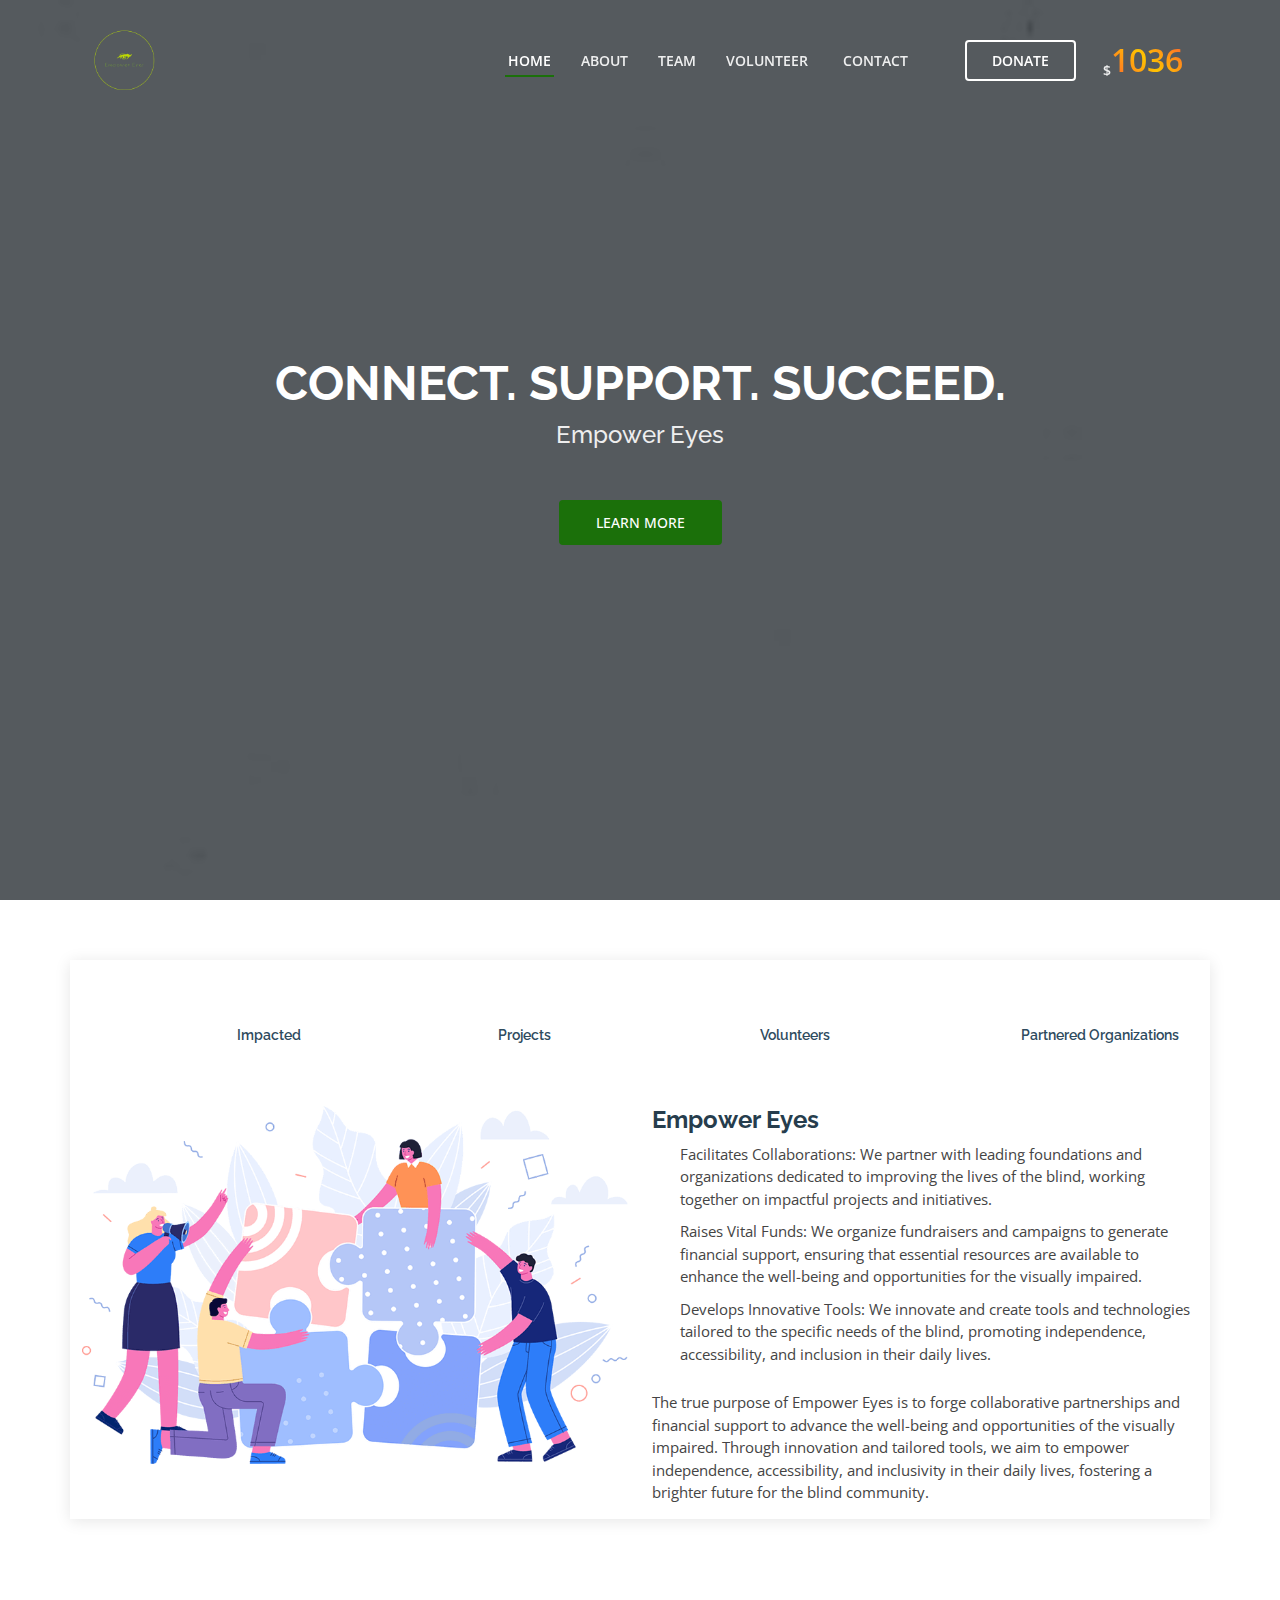
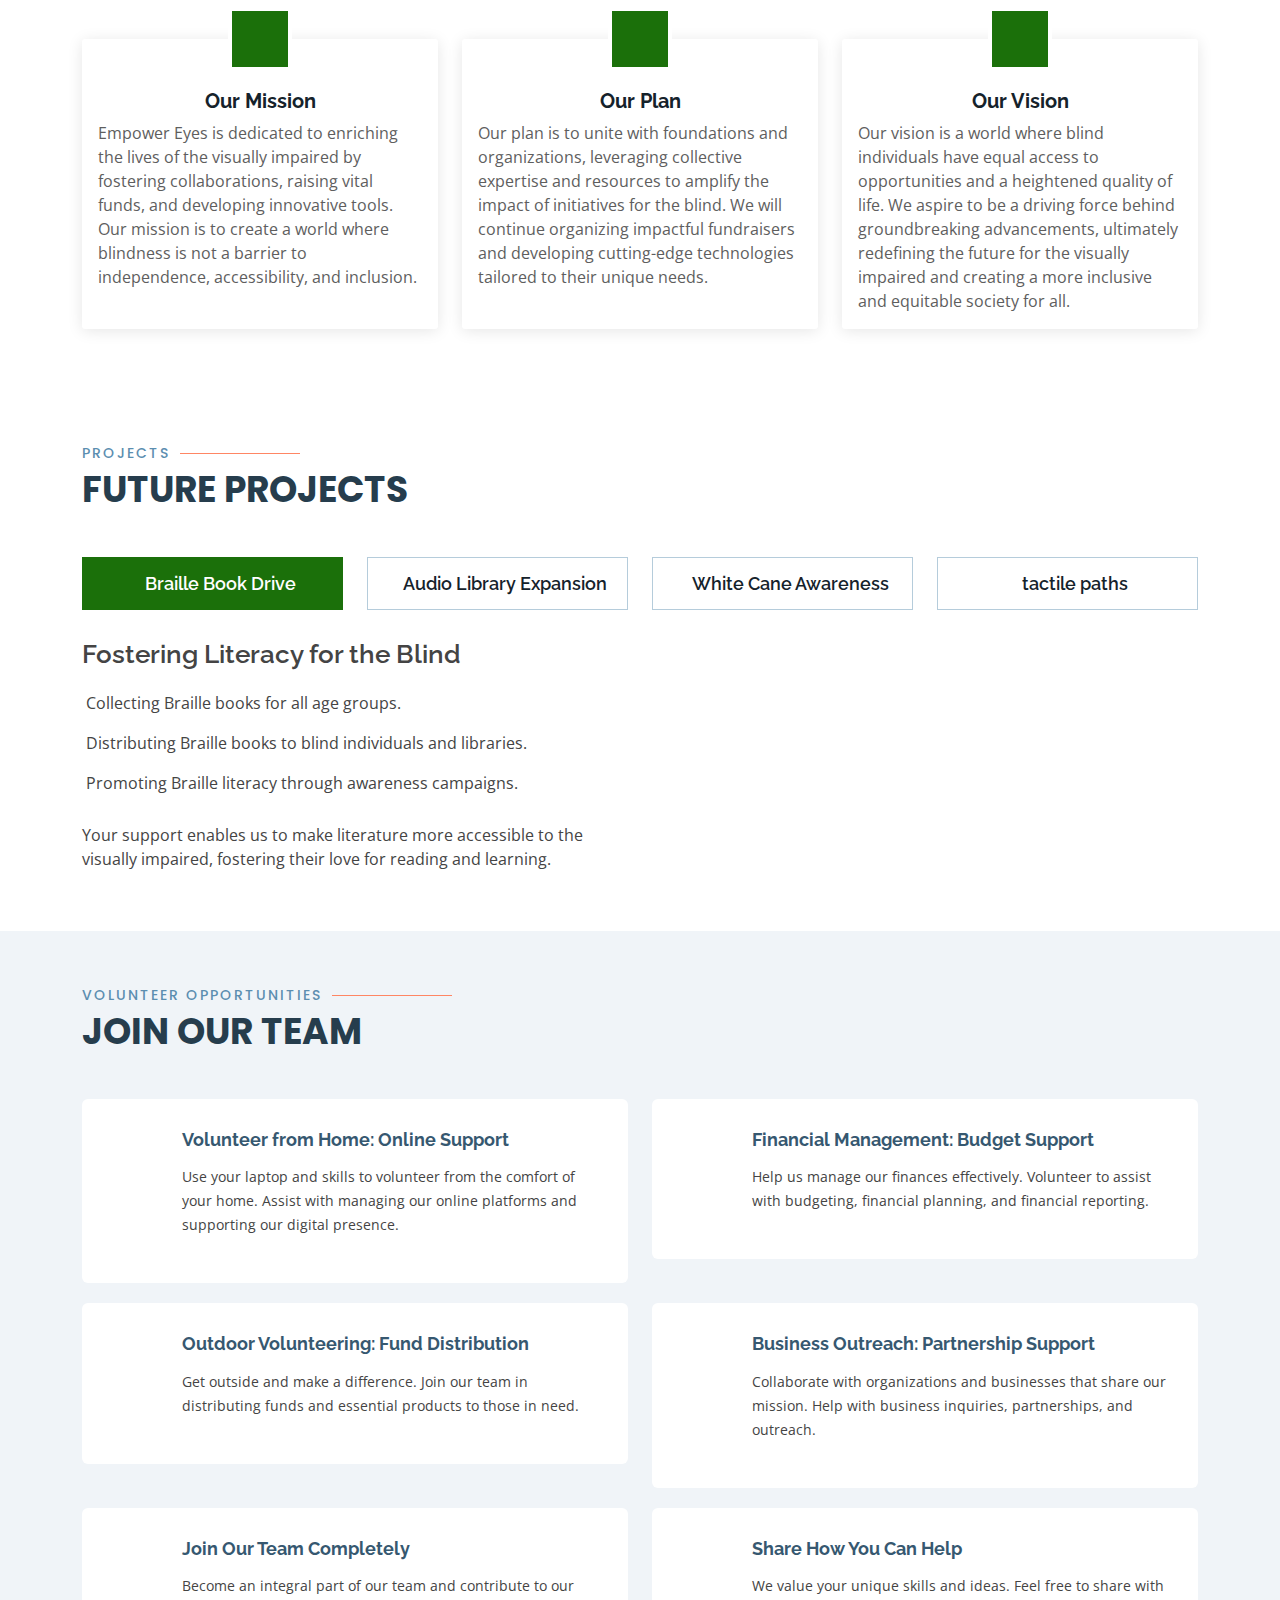
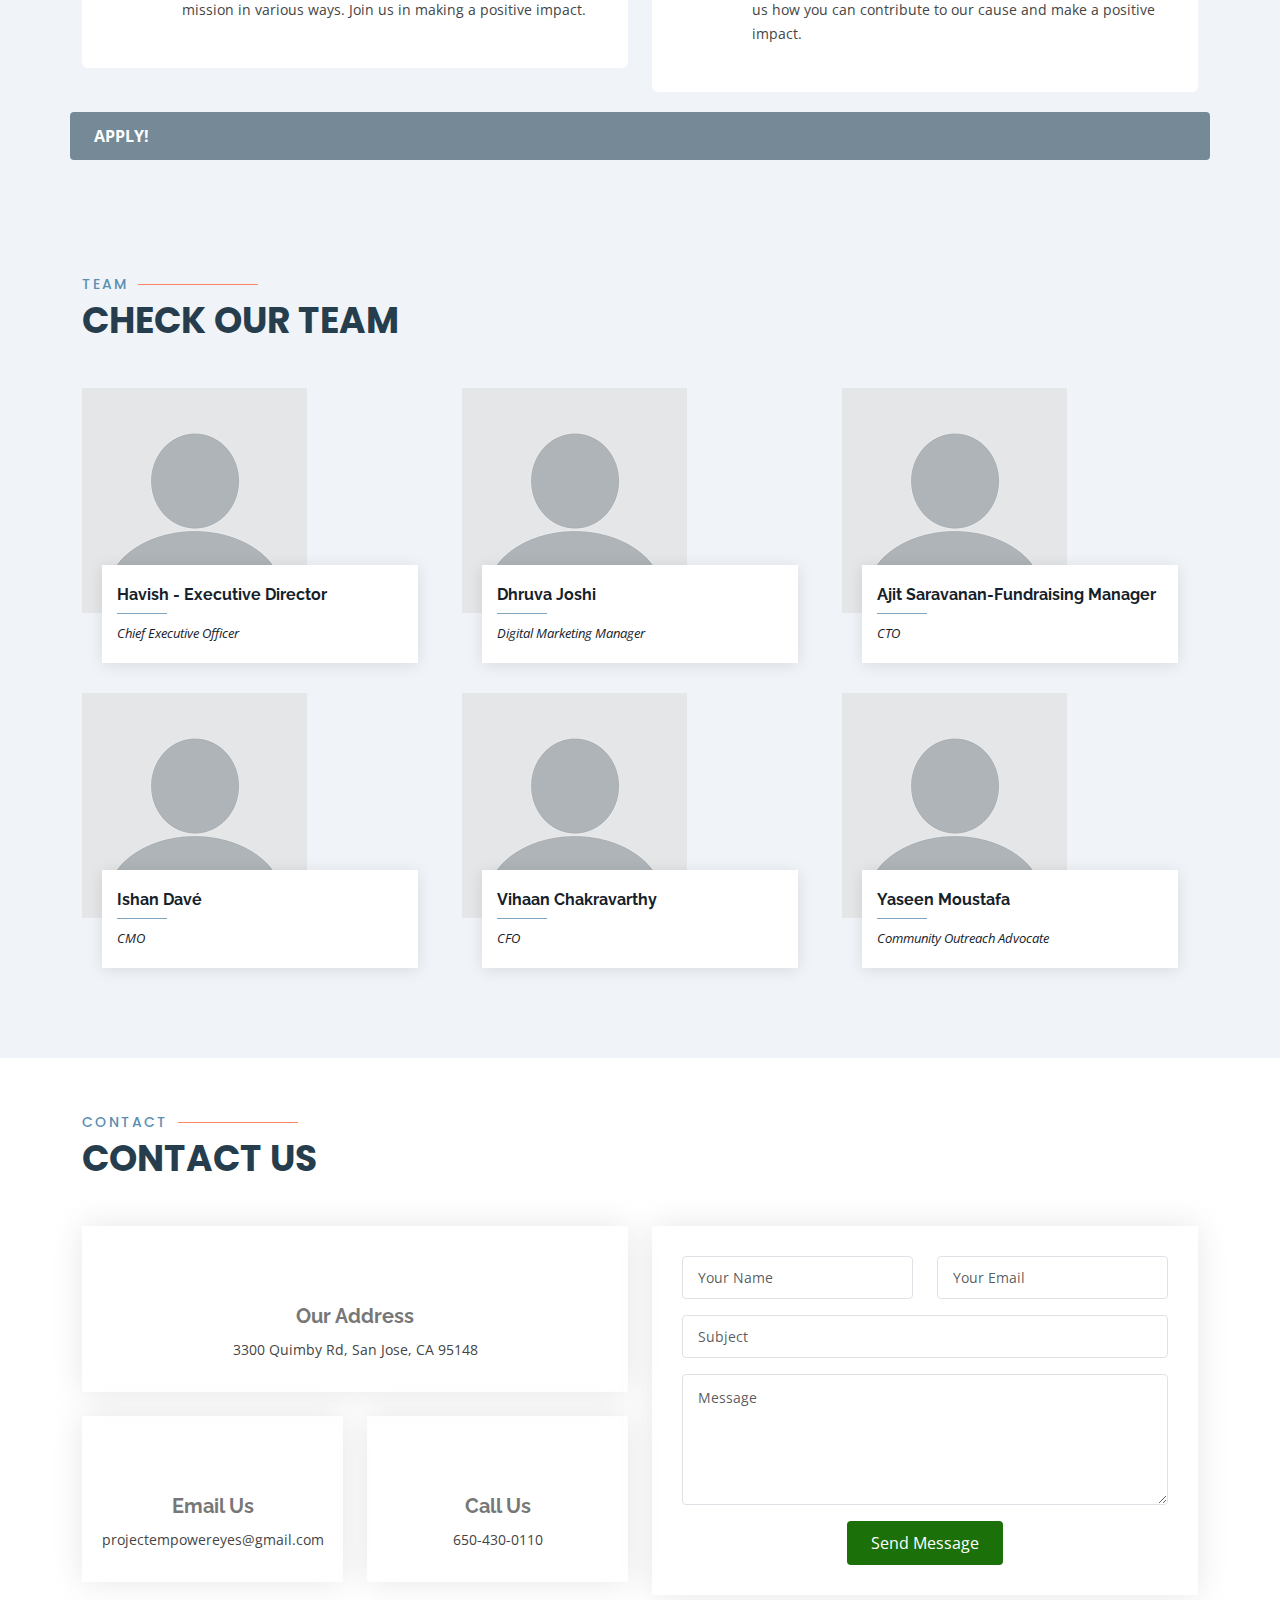
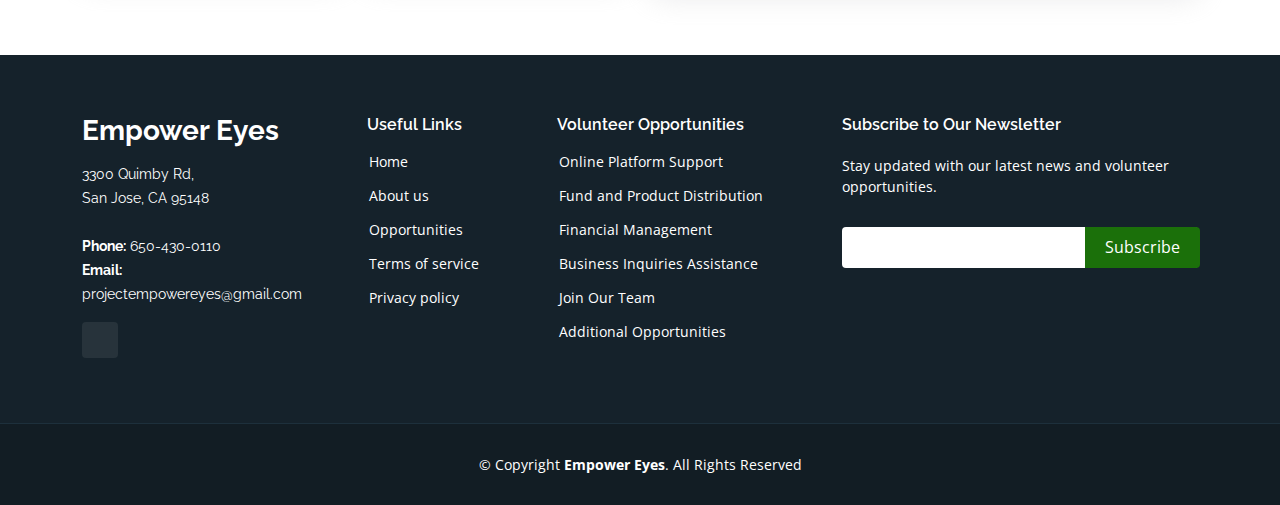
==== commit db7ab504: "Update roles index.html" ====
--- a/index.html
+++ b/index.html
@@ -641,8 +641,8 @@
         <div class="member">
           <div class="pic"><img src="assets/img/team/team-1.jpg" class="img-fluid" alt=""></div>
           <div class="member-info">
-            <h4>Social Media Manager</h4>
-            <span>Social Media Manager</span>
+            <h4>Dhruva Joshi</h4>
+            <span>Digital Marketing Manager</span>
             <div class="social">
               <a href=""><i class="bi bi-twitter"></i></a>
               <a href=""><i class="bi bi-facebook"></i></a>
@@ -674,8 +674,8 @@
         <div class="member">
           <div class="pic"><img src="assets/img/team/team-1.jpg" class="img-fluid" alt=""></div>
           <div class="member-info">
-            <h4>Marketing Coordinator</h4>
-            <span>Marketing Coordinator</span>
+            <h4>Ishan Davé</h4>
+            <span>CMO</span>
             <div class="social">
               <a href=""><i class="bi bi-twitter"></i></a>
               <a href=""><i class="bi bi-facebook"></i></a>
@@ -689,8 +689,8 @@
         <div class="member">
           <div class="pic"><img src="assets/img/team/team-1.jpg" class="img-fluid" alt=""></div>
           <div class="member-info">
-            <h4>Project Manager</h4>
-            <span>Project Manager</span>
+            <h4>Vihaan Chakravarthy</h4>
+            <span>CFO</span>
             <div class="social">
               <a href=""><i class="bi bi-twitter"></i></a>
               <a href=""><i class="bi bi-facebook"></i></a>
@@ -705,7 +705,7 @@
         <div class="member">
           <div class="pic"><img src="assets/img/team/team-1.jpg" class="img-fluid" alt=""></div>
           <div class="member-info">
-            <h4>Community Outreach Advocate</h4>
+            <h4>Yaseen Moustafa</h4>
             <span>Community Outreach Advocate</span>
             <div class="social">
               <a href=""><i class="bi bi-twitter"></i></a>
@@ -1012,4 +1012,4 @@
       </style>
 </body>
 
-</html>+</html>
